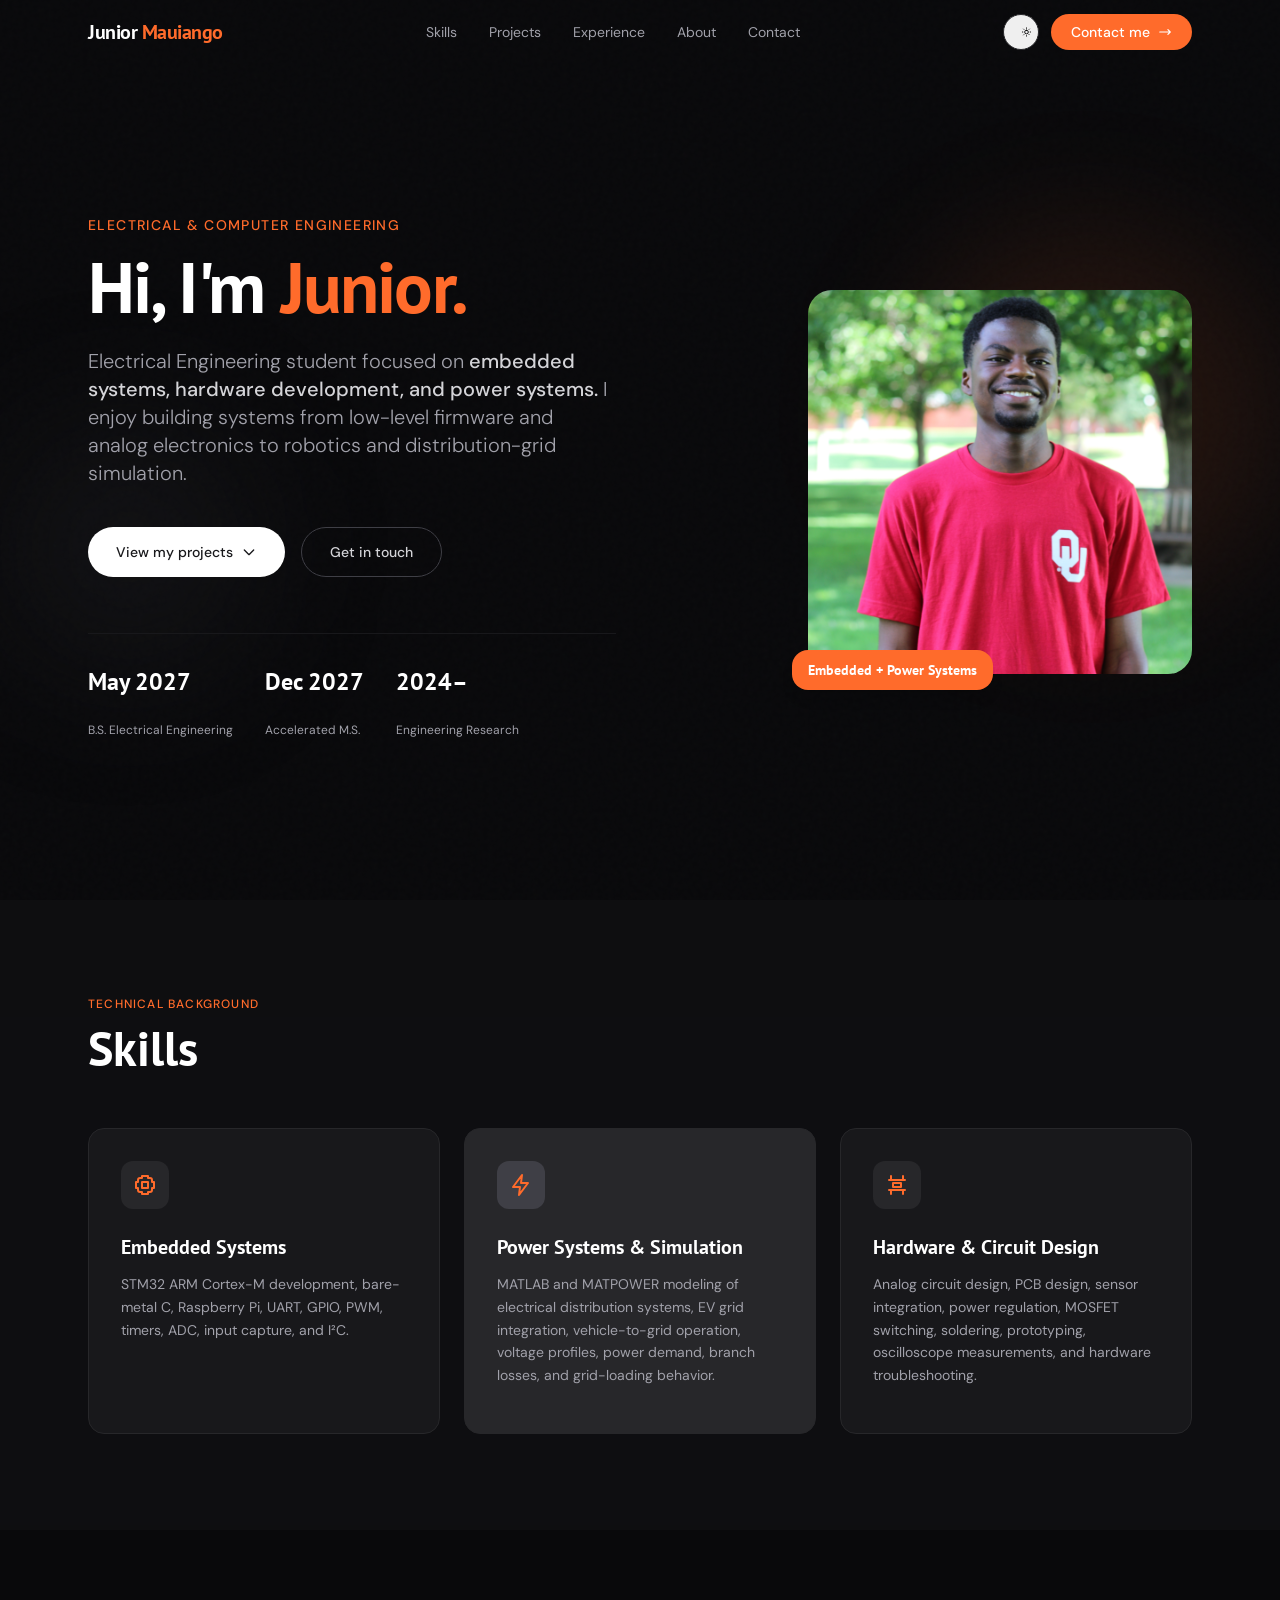
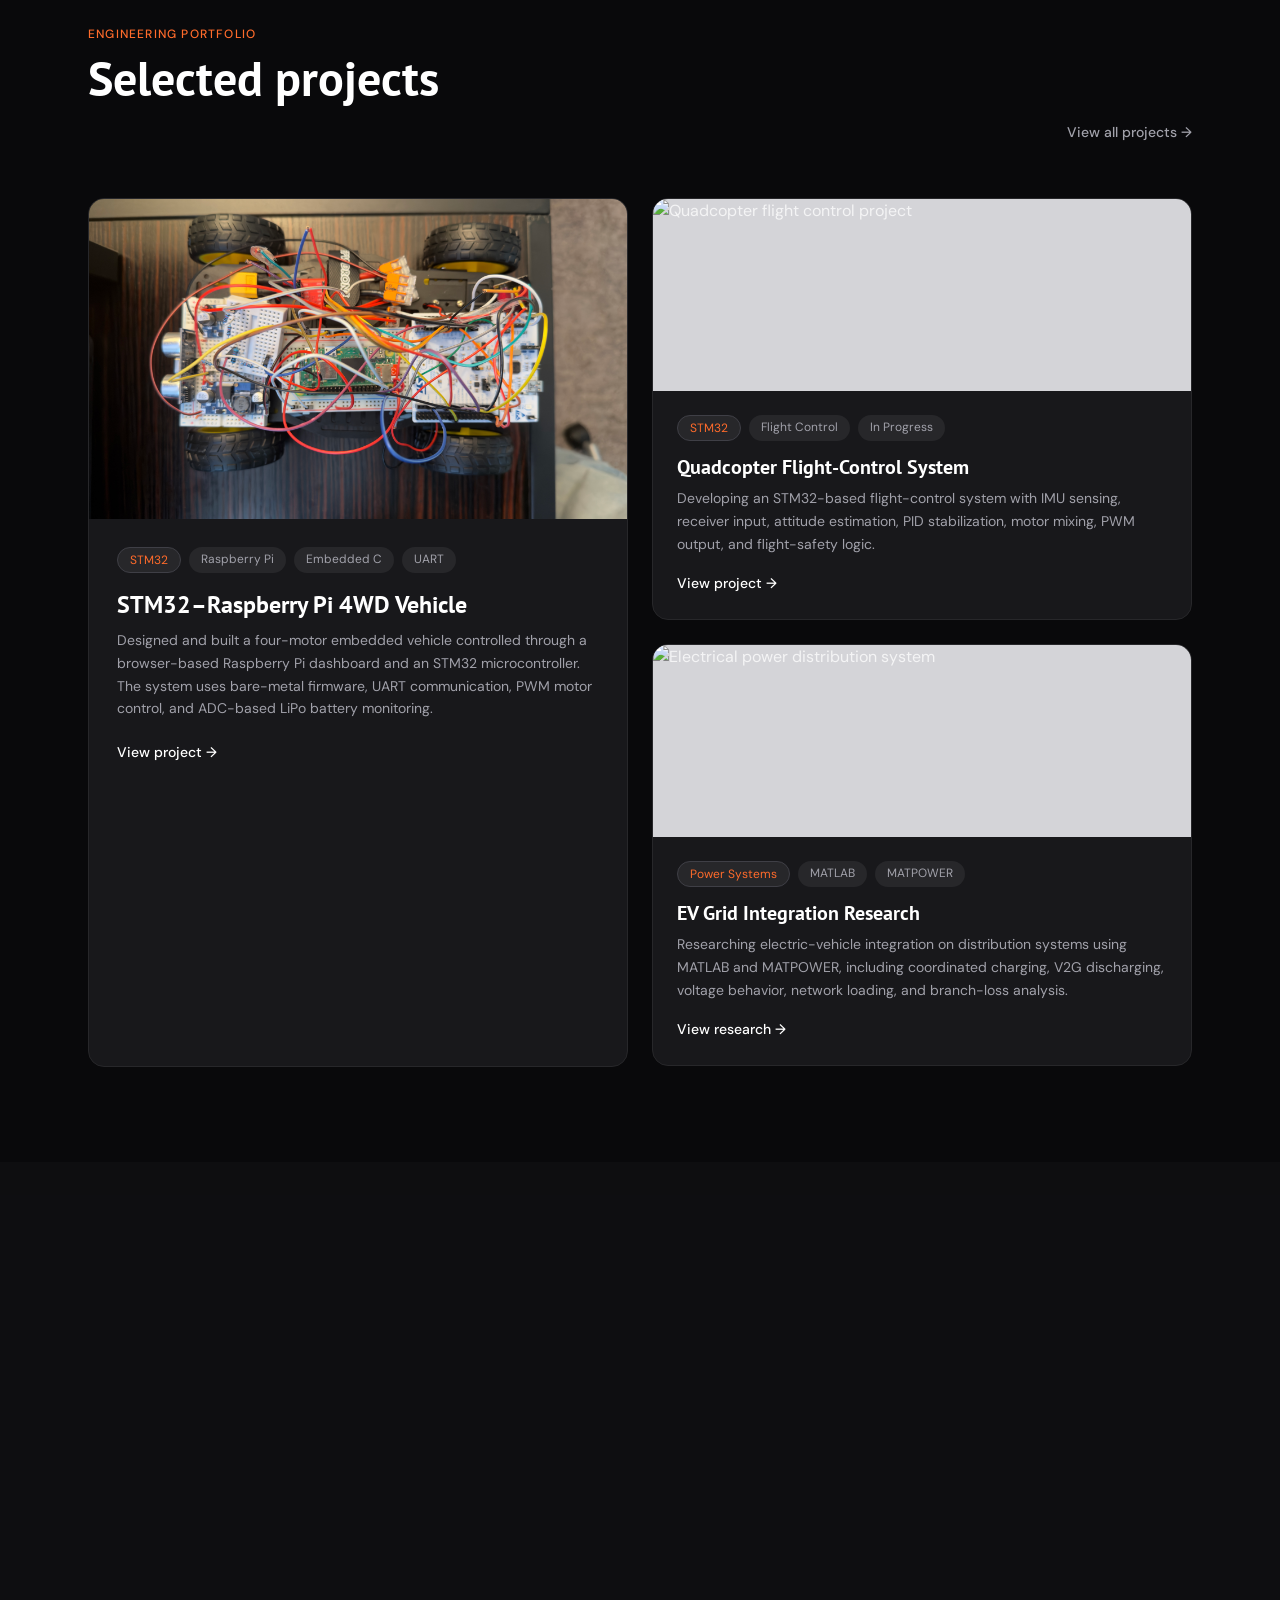
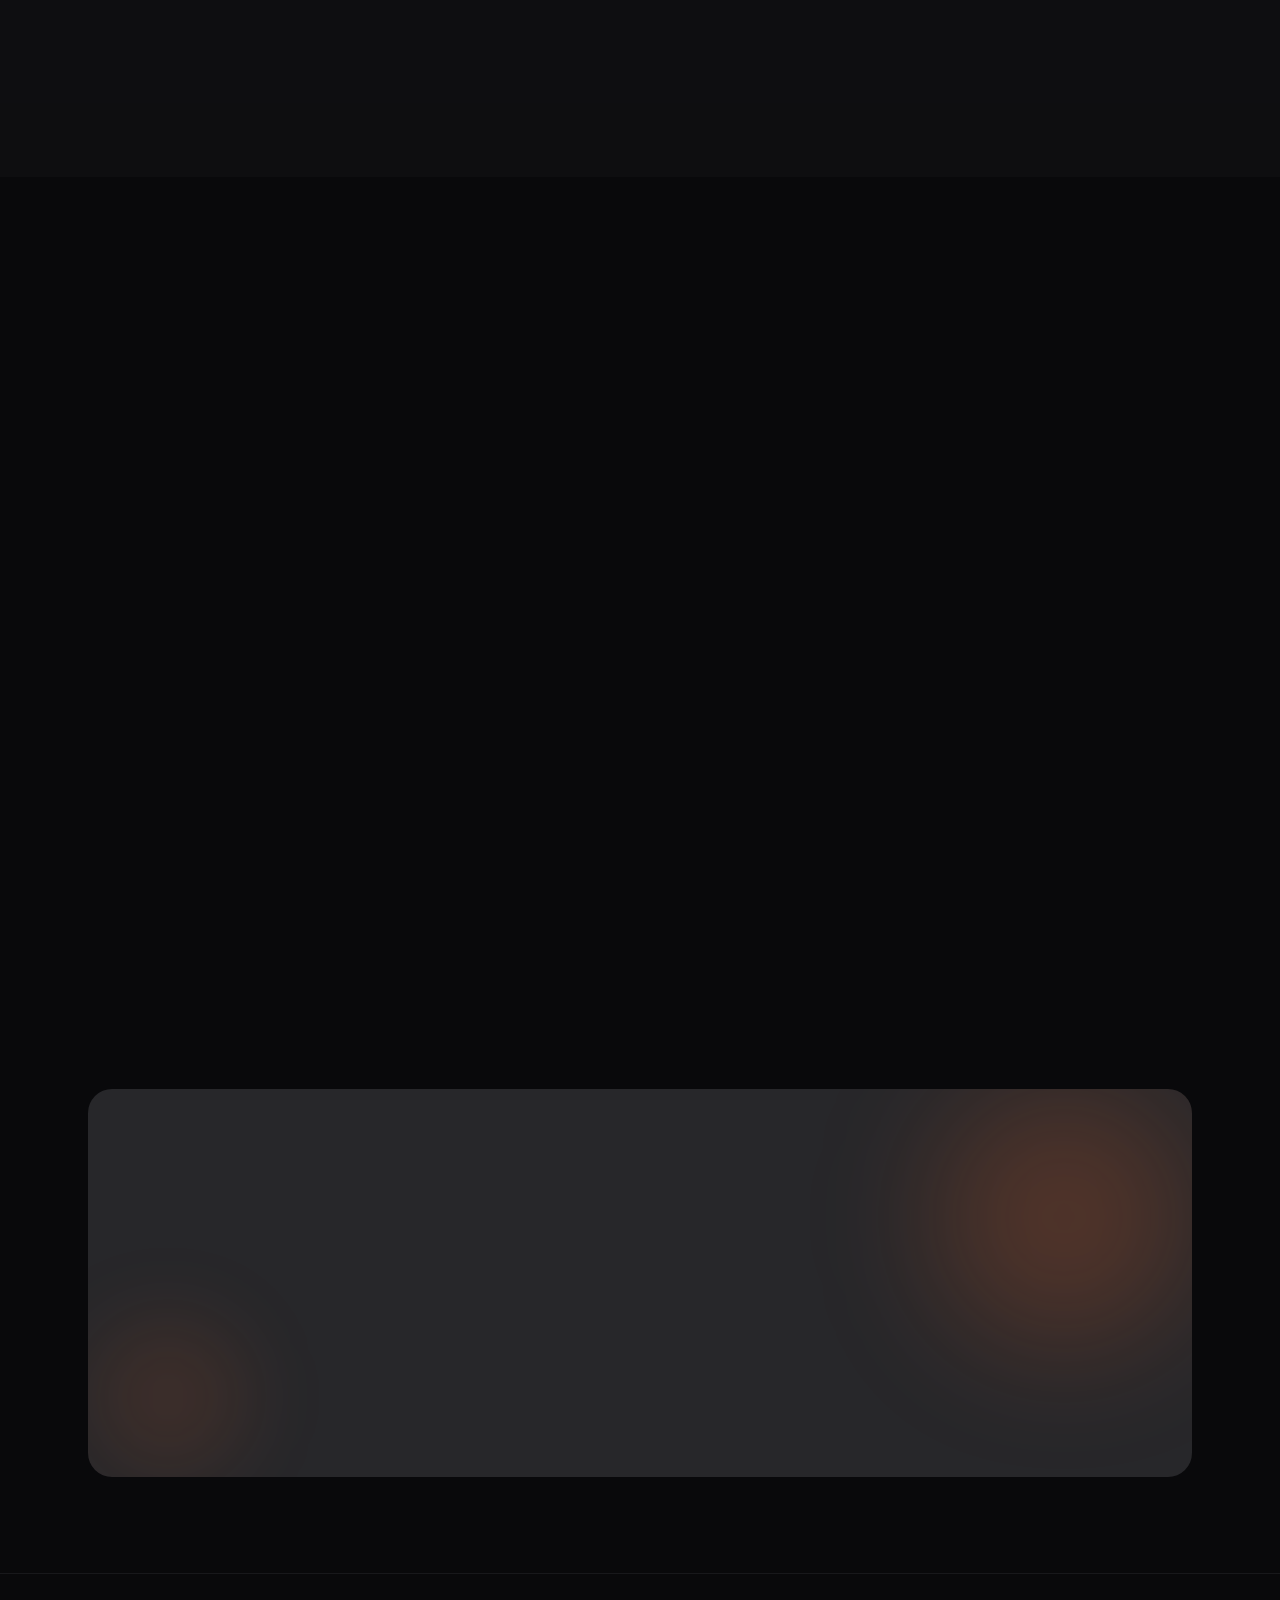
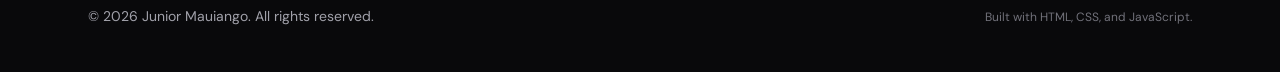
==== index.html @ 4a14a60c "Update index.html" ====
<!DOCTYPE html>

<html class="scroll-smooth dark" lang="en">

<head>

<meta charset="utf-8"/>

<meta content="width=device-width, initial-scale=1.0" name="viewport"/>

<meta
  content="Portfolio of Junior Mauiango, an Electrical Engineering student focused on embedded systems, hardware development, power systems, robotics, and electrical distribution analysis."
  name="description"
/>

<meta
  content="electrical engineering, embedded systems, STM32, Raspberry Pi, power systems, power distribution, MATPOWER, robotics, PCB design, firmware, analog electronics"
  name="keywords"
/>

<meta content="Junior Mauiango" name="author"/>

<meta
  content="Junior Mauiango — Electrical Engineering"
  property="og:title"
/>

<meta
  content="Embedded systems, hardware development, robotics, analog electronics, and power-distribution engineering projects."
  property="og:description"
/>

<meta content="website" property="og:type"/>

<title>Junior Mauiango | Electrical Engineering</title>


<link href="https://fonts.googleapis.com" rel="preconnect"/>

<link
  crossorigin
  href="https://fonts.gstatic.com"
  rel="preconnect"
/>

<link
  href="https://fonts.googleapis.com/css2?family=PT+Sans:ital,wght@0,400;0,700;1,400&family=DM+Sans:opsz,wght@9..40,300;9..40,400;9..40,500&display=swap"
  rel="stylesheet"
/>


<link href="style.css" rel="stylesheet"/>


<!-- Default to dark mode unless the visitor previously chose light mode -->

<script>

try {

  const savedTheme = localStorage.getItem("theme");

  if (savedTheme !== "light") {

    document.documentElement.classList.add("dark");

  } else {

    document.documentElement.classList.remove("dark");

  }

} catch (error) {

  document.documentElement.classList.add("dark");

}

</script>

</head>


<body class="bg-white dark:bg-zinc-950 text-zinc-900 dark:text-zinc-100 antialiased">


<!-- ═══════════════════════════════════════
     NAVIGATION
═══════════════════════════════════════ -->

<header class="fixed inset-x-0 top-0 z-50 transition-all duration-300">


<nav
  aria-label="Main navigation"
  class="max-w-6xl mx-auto px-6 h-16 flex items-center justify-between"
>


<a
  class="font-display font-bold text-xl tracking-tight relative z-10"
  href="#hero"
>

<span class="text-zinc-900 dark:text-white">
Junior
</span>

<span class="text-accent">
Mauiango
</span>

</a>


<ul
  class="hidden md:flex items-center gap-8 text-sm"
  role="list"
>


<li>

<a
  class="nl text-zinc-500 dark:text-zinc-400 hover:text-zinc-900 dark:hover:text-white transition-colors"
  href="#skills"
>
Skills
</a>

</li>


<li>

<a
  class="nl text-zinc-500 dark:text-zinc-400 hover:text-zinc-900 dark:hover:text-white transition-colors"
  href="#work"
>
Projects
</a>

</li>


<li>

<a
  class="nl text-zinc-500 dark:text-zinc-400 hover:text-zinc-900 dark:hover:text-white transition-colors"
  href="#experience"
>
Experience
</a>

</li>


<li>

<a
  class="nl text-zinc-500 dark:text-zinc-400 hover:text-zinc-900 dark:hover:text-white transition-colors"
  href="#about"
>
About
</a>

</li>


<li>

<a
  class="nl text-zinc-500 dark:text-zinc-400 hover:text-zinc-900 dark:hover:text-white transition-colors"
  href="#contact"
>
Contact
</a>

</li>


</ul>


<div class="flex items-center gap-3">


<!-- Theme toggle -->

<button
  aria-label="Toggle color theme"
  class="w-9 h-9 flex items-center justify-center rounded-full border border-zinc-200 dark:border-zinc-800 hover:bg-zinc-100 dark:hover:bg-zinc-900 transition-colors"
>


<svg
  aria-hidden="true"
  class="w-4 h-4"
  fill="none"
  stroke="currentColor"
  viewBox="0 0 24 24"
>

<path
  d="M21 12.79A9 9 0 1111.21 3 7 7 0 0021 12.79z"
  stroke-linecap="round"
  stroke-linejoin="round"
  stroke-width="2"
></path>

</svg>


<svg
  aria-hidden="true"
  class="w-4 h-4"
  fill="none"
  stroke="currentColor"
  viewBox="0 0 24 24"
>

<path
  d="M12 3v1m0 16v1m9-9h-1M4 12H3m15.364-6.364l-.707.707M6.343 17.657l-.707.707M17.657 17.657l-.707-.707M6.343 6.343l-.707-.707M12 8a4 4 0 100 8 4 4 0 000-8z"
  stroke-linecap="round"
  stroke-linejoin="round"
  stroke-width="2"
></path>

</svg>


</button>


<a
  class="hidden md:inline-flex items-center gap-2 shimmer bg-accent text-white text-sm font-medium px-5 py-2 rounded-full hover:bg-accent-light transition-colors"
  href="#contact"
>

Contact me

<svg
  aria-hidden="true"
  class="w-3.5 h-3.5"
  fill="none"
  stroke="currentColor"
  viewBox="0 0 24 24"
>

<path
  d="M17 8l4 4m0 0l-4 4m4-4H3"
  stroke-linecap="round"
  stroke-linejoin="round"
  stroke-width="2"
></path>

</svg>

</a>


<!-- Mobile menu button -->

<button
  aria-label="Toggle menu"
  class="md:hidden w-9 h-9 flex items-center justify-center rounded-full border border-zinc-200 dark:border-zinc-800"
>


<svg
  aria-hidden="true"
  class="w-4 h-4"
  fill="none"
  stroke="currentColor"
  viewBox="0 0 24 24"
>

<path
  d="M4 6h16M4 12h16M4 18h16"
  stroke-linecap="round"
  stroke-linejoin="round"
  stroke-width="2"
></path>

</svg>


<svg
  aria-hidden="true"
  class="w-4 h-4"
  fill="none"
  stroke="currentColor"
  viewBox="0 0 24 24"
>

<path
  d="M6 18L18 6M6 6l12 12"
  stroke-linecap="round"
  stroke-linejoin="round"
  stroke-width="2"
></path>

</svg>


</button>


</div>

</nav>


<!-- Mobile menu -->

<div
  class="md:hidden bg-white dark:bg-zinc-950 border-t border-zinc-100 dark:border-zinc-900"
>


<ul
  class="flex flex-col px-6 py-5 gap-4 text-sm font-medium"
  role="list"
>


<li>

<a
  class="block text-zinc-700 dark:text-zinc-300 hover:text-accent transition-colors"
  href="#skills"
>
Skills
</a>

</li>


<li>

<a
  class="block text-zinc-700 dark:text-zinc-300 hover:text-accent transition-colors"
  href="#work"
>
Projects
</a>

</li>


<li>

<a
  class="block text-zinc-700 dark:text-zinc-300 hover:text-accent transition-colors"
  href="#experience"
>
Experience
</a>

</li>


<li>

<a
  class="block text-zinc-700 dark:text-zinc-300 hover:text-accent transition-colors"
  href="#about"
>
About
</a>

</li>


<li>

<a
  class="block text-zinc-700 dark:text-zinc-300 hover:text-accent transition-colors"
  href="#contact"
>
Contact
</a>

</li>


<li class="pt-2 border-t border-zinc-100 dark:border-zinc-900">

<a
  class="inline-flex shimmer bg-accent text-white font-medium text-sm px-5 py-2.5 rounded-full"
  href="#contact"
>
Contact me →
</a>

</li>


</ul>

</div>


</header>


<main>


<!-- ═══════════════════════════════════════
     HERO
═══════════════════════════════════════ -->

<section
  class="relative min-h-screen flex items-center pt-16 overflow-hidden"
  id="hero"
>


<div
  aria-hidden="true"
  class="absolute top-1/4 right-0 w-96 h-96 bg-accent/10 rounded-full blur-3xl pointer-events-none"
></div>


<div
  aria-hidden="true"
  class="absolute bottom-1/4 left-0 w-64 h-64 bg-zinc-200/50 dark:bg-zinc-800/30 rounded-full blur-3xl pointer-events-none"
></div>


<div class="relative z-10 max-w-6xl mx-auto px-6 py-24 w-full">


<div class="grid md:grid-cols-2 gap-12 items-center">


<div>


<p
  class="reveal text-sm font-medium text-accent tracking-widest uppercase mb-4"
>
Electrical &amp; Computer Engineering
</p>


<h1
  class="reveal d1 font-display font-bold text-5xl md:text-6xl lg:text-7xl leading-[1.05] tracking-tight text-zinc-900 dark:text-white mb-6"
>

Hi, I'm

<span class="text-accent">
Junior.
</span>

</h1>


<p
  class="reveal d2 text-lg md:text-xl text-zinc-500 dark:text-zinc-400 font-light leading-relaxed max-w-xl mb-10"
>

Electrical Engineering student focused on

<strong
  class="font-medium text-zinc-700 dark:text-zinc-300"
>
embedded systems, hardware development, and power systems.
</strong>

I enjoy building systems from low-level firmware and analog electronics
to robotics and distribution-grid simulation.

</p>


<div class="reveal d3 flex flex-wrap gap-4">


<a
  class="shimmer inline-flex items-center gap-2 bg-zinc-900 dark:bg-white text-white dark:text-zinc-900 font-medium px-7 py-3.5 rounded-full hover:bg-zinc-700 dark:hover:bg-zinc-200 transition-colors text-sm"
  href="#work"
>

View my projects

<svg
  aria-hidden="true"
  class="w-4 h-4"
  fill="none"
  stroke="currentColor"
  viewBox="0 0 24 24"
>

<path
  d="M19 9l-7 7-7-7"
  stroke-linecap="round"
  stroke-linejoin="round"
  stroke-width="2"
></path>

</svg>

</a>


<a
  class="inline-flex items-center gap-2 border border-zinc-300 dark:border-zinc-700 text-zinc-700 dark:text-zinc-300 font-medium px-7 py-3.5 rounded-full hover:bg-zinc-50 dark:hover:bg-zinc-900 transition-colors text-sm"
  href="#contact"
>
Get in touch
</a>


</div>


<div
  class="reveal d4 flex gap-8 mt-14 pt-8 border-t border-zinc-100 dark:border-zinc-900"
>


<div>

<p
  class="font-display font-bold text-2xl text-zinc-900 dark:text-white"
>
May 2027
</p>

<p
  class="text-xs text-zinc-500 dark:text-zinc-400 mt-1"
>
B.S. Electrical Engineering
</p>

</div>


<div>

<p
  class="font-display font-bold text-2xl text-zinc-900 dark:text-white"
>
Dec 2027
</p>

<p
  class="text-xs text-zinc-500 dark:text-zinc-400 mt-1"
>
Accelerated M.S.
</p>

</div>


<div>

<p
  class="font-display font-bold text-2xl text-zinc-900 dark:text-white"
>
2024–
</p>

<p
  class="text-xs text-zinc-500 dark:text-zinc-400 mt-1"
>
Engineering Research
</p>

</div>


</div>

</div>


<div class="reveal d2 flex justify-center md:justify-end">


<div
  class="relative w-72 h-72 md:w-80 md:h-80 lg:w-96 lg:h-96"
>


<div class="pf w-full h-full rounded-3xl">

<img
  alt="Junior Mauiango"
  src="profile.jpeg"
/>

</div>


<div
  class="absolute -bottom-4 -left-4 bg-accent text-white font-display font-bold text-sm px-4 py-2.5 rounded-2xl shadow-lg"
>
Embedded + Power Systems
</div>


</div>

</div>


</div>

</div>

</section>


<!-- ═══════════════════════════════════════
     SKILLS
═══════════════════════════════════════ -->

<section
  class="py-24 bg-zinc-50 dark:bg-zinc-900/40"
  id="skills"
>


<div class="max-w-6xl mx-auto px-6">


<div class="mb-14">


<p
  class="reveal text-xs font-medium text-accent tracking-widest uppercase mb-3"
>
Technical background
</p>


<h2
  class="reveal d1 font-display font-bold text-4xl md:text-5xl text-zinc-900 dark:text-white"
>
Skills
</h2>


</div>


<div class="grid md:grid-cols-3 gap-6">


<!-- Embedded Systems -->

<article
  class="reveal d1 card-h group bg-white dark:bg-zinc-900 rounded-2xl p-8 border border-zinc-100 dark:border-zinc-800 hover:border-accent"
>


<div
  class="w-12 h-12 flex items-center justify-center bg-orange-50 dark:bg-zinc-800 rounded-xl mb-6 group-hover:bg-accent/10 transition-colors"
>


<svg
  aria-hidden="true"
  class="w-6 h-6 text-accent"
  fill="none"
  stroke="currentColor"
  viewBox="0 0 24 24"
>


<path
  d="M9 3h6v2h2a2 2 0 012 2v2h2v6h-2v2a2 2 0 01-2 2h-2v2H9v-2H7a2 2 0 01-2-2v-2H3V9h2V7a2 2 0 012-2h2V3z"
  stroke-linecap="round"
  stroke-linejoin="round"
  stroke-width="2"
></path>


<path
  d="M9 9h6v6H9z"
  stroke-linecap="round"
  stroke-linejoin="round"
  stroke-width="2"
></path>


</svg>


</div>


<h3
  class="font-display font-bold text-xl text-zinc-900 dark:text-white mb-3"
>
Embedded Systems
</h3>


<p
  class="text-sm text-zinc-500 dark:text-zinc-400 leading-relaxed"
>

STM32 ARM Cortex-M development, bare-metal C, Raspberry Pi,
UART, GPIO, PWM, timers, ADC, input capture, and I²C.

</p>


</article>


<!-- Power Systems -->

<article
  class="reveal d2 card-h group bg-zinc-900 dark:bg-zinc-800 rounded-2xl p-8 border border-zinc-800 hover:border-accent"
>


<div
  class="w-12 h-12 flex items-center justify-center bg-zinc-800 dark:bg-zinc-700 rounded-xl mb-6 group-hover:bg-accent/20 transition-colors"
>


<svg
  aria-hidden="true"
  class="w-6 h-6 text-accent"
  fill="none"
  stroke="currentColor"
  viewBox="0 0 24 24"
>


<path
  d="M13 2L4 14h7l-1 8 9-12h-7l1-8z"
  stroke-linecap="round"
  stroke-linejoin="round"
  stroke-width="2"
></path>


</svg>


</div>


<h3 class="font-display font-bold text-xl text-white mb-3">
Power Systems &amp; Simulation
</h3>


<p class="text-sm text-zinc-400 leading-relaxed">

MATLAB and MATPOWER modeling of electrical distribution systems,
EV grid integration, vehicle-to-grid operation, voltage profiles,
power demand, branch losses, and grid-loading behavior.

</p>


</article>


<!-- Hardware -->

<article
  class="reveal d3 card-h group bg-white dark:bg-zinc-900 rounded-2xl p-8 border border-zinc-100 dark:border-zinc-800 hover:border-accent"
>


<div
  class="w-12 h-12 flex items-center justify-center bg-orange-50 dark:bg-zinc-800 rounded-xl mb-6 group-hover:bg-accent/10 transition-colors"
>


<svg
  aria-hidden="true"
  class="w-6 h-6 text-accent"
  fill="none"
  stroke="currentColor"
  viewBox="0 0 24 24"
>


<path
  d="M4 7h16M6 3v4m12-4v4M6 17v4m12-4v4M4 17h16M8 10h8v4H8z"
  stroke-linecap="round"
  stroke-linejoin="round"
  stroke-width="2"
></path>


</svg>


</div>


<h3
  class="font-display font-bold text-xl text-zinc-900 dark:text-white mb-3"
>
Hardware &amp; Circuit Design
</h3>


<p
  class="text-sm text-zinc-500 dark:text-zinc-400 leading-relaxed"
>

Analog circuit design, PCB design, sensor integration, power regulation,
MOSFET switching, soldering, prototyping, oscilloscope measurements,
and hardware troubleshooting.

</p>


</article>


</div>

</div>

</section>


<!-- ═══════════════════════════════════════
     SELECTED PROJECTS
═══════════════════════════════════════ -->

<section class="py-24" id="work">

<div class="max-w-6xl mx-auto px-6">

<div
  class="flex flex-col sm:flex-row sm:items-end justify-between gap-4 mb-14"
>

<div>

<p
  class="reveal text-xs font-medium text-accent tracking-widest uppercase mb-3"
>
Engineering portfolio
</p>

<h2
  class="reveal d1 font-display font-bold text-4xl md:text-5xl text-zinc-900 dark:text-white"
>
Selected projects
</h2>

</div>

<a
  class="reveal d1 text-sm font-medium text-zinc-500 dark:text-zinc-400 hover:text-accent transition-colors self-start sm:self-auto nl"
  href="projects.html"
>
View all projects →
</a>

</div>


<div class="grid md:grid-cols-2 gap-6">


<!-- 4WD VEHICLE -->

<article
  class="card-h reveal d1 group rounded-2xl overflow-hidden bg-zinc-100 dark:bg-zinc-900 border border-zinc-100 dark:border-zinc-800 hover:border-accent md:row-span-2"
>

<div class="pf w-full h-64 md:h-80">

<img
  alt="STM32 and Raspberry Pi 4WD vehicle project"
  loading="lazy"
  src="car-image1.jpg"
/>

</div>


<div class="p-7">

<div class="flex flex-wrap gap-2 mb-4">

<span
  class="text-xs bg-orange-50 dark:bg-zinc-800 text-accent border border-orange-200 dark:border-zinc-700 px-3 py-1 rounded-full"
>
STM32
</span>

<span
  class="text-xs bg-zinc-200 dark:bg-zinc-800 text-zinc-600 dark:text-zinc-400 px-3 py-1 rounded-full"
>
Raspberry Pi
</span>

<span
  class="text-xs bg-zinc-200 dark:bg-zinc-800 text-zinc-600 dark:text-zinc-400 px-3 py-1 rounded-full"
>
Embedded C
</span>

<span
  class="text-xs bg-zinc-200 dark:bg-zinc-800 text-zinc-600 dark:text-zinc-400 px-3 py-1 rounded-full"
>
UART
</span>

</div>


<a href="car-project.html">

<h3
  class="font-display font-bold text-2xl text-zinc-900 dark:text-white mb-2"
>
STM32–Raspberry Pi 4WD Vehicle
</h3>

</a>


<p
  class="text-sm text-zinc-500 dark:text-zinc-400 leading-relaxed mb-5"
>

Designed and built a four-motor embedded vehicle controlled through
a browser-based Raspberry Pi dashboard and an STM32 microcontroller.
The system uses bare-metal firmware, UART communication, PWM motor
control, and ADC-based LiPo battery monitoring.

</p>


<a
  class="inline-flex items-center gap-1.5 text-sm font-medium text-zinc-900 dark:text-white nl"
  href="car-project.html"
>
View project →
</a>

</div>

</article>


<!-- DRONE -->

<article
  class="card-h reveal d2 group rounded-2xl overflow-hidden bg-zinc-100 dark:bg-zinc-900 border border-zinc-100 dark:border-zinc-800 hover:border-accent"
>

<div class="pf w-full h-48">

<img
  alt="Quadcopter flight control project"
  loading="lazy"
  src="https://images.unsplash.com/photo-1473968512647-3e447244af8f?w=800&q=80"
/>

</div>


<div class="p-6">

<div class="flex flex-wrap gap-2 mb-3">

<span
  class="text-xs bg-orange-50 dark:bg-zinc-800 text-accent border border-orange-200 dark:border-zinc-700 px-3 py-1 rounded-full"
>
STM32
</span>

<span
  class="text-xs bg-zinc-200 dark:bg-zinc-800 text-zinc-600 dark:text-zinc-400 px-3 py-1 rounded-full"
>
Flight Control
</span>

<span
  class="text-xs bg-zinc-200 dark:bg-zinc-800 text-zinc-600 dark:text-zinc-400 px-3 py-1 rounded-full"
>
In Progress
</span>

</div>


<a href="drone-project.html">

<h3
  class="font-display font-bold text-xl text-zinc-900 dark:text-white mb-1.5"
>
Quadcopter Flight-Control System
</h3>

</a>


<p
  class="text-sm text-zinc-500 dark:text-zinc-400 leading-relaxed mb-4"
>

Developing an STM32-based flight-control system with IMU sensing,
receiver input, attitude estimation, PID stabilization, motor mixing,
PWM output, and flight-safety logic.

</p>


<a
  class="inline-flex items-center gap-1.5 text-sm font-medium text-zinc-900 dark:text-white nl"
  href="drone-project.html"
>
View project →
</a>

</div>

</article>


<!-- EV GRID RESEARCH -->

<article
  class="card-h reveal d3 group rounded-2xl overflow-hidden bg-zinc-100 dark:bg-zinc-900 border border-zinc-100 dark:border-zinc-800 hover:border-accent"
>

<div class="pf w-full h-48">

<img
  alt="Electrical power distribution system"
  loading="lazy"
  src="https://images.unsplash.com/photo-1473341304170-971dccb5ac1e?w=800&q=80"
/>

</div>


<div class="p-6">

<div class="flex flex-wrap gap-2 mb-3">

<span
  class="text-xs bg-orange-50 dark:bg-zinc-800 text-accent border border-orange-200 dark:border-zinc-700 px-3 py-1 rounded-full"
>
Power Systems
</span>

<span
  class="text-xs bg-zinc-200 dark:bg-zinc-800 text-zinc-600 dark:text-zinc-400 px-3 py-1 rounded-full"
>
MATLAB
</span>

<span
  class="text-xs bg-zinc-200 dark:bg-zinc-800 text-zinc-600 dark:text-zinc-400 px-3 py-1 rounded-full"
>
MATPOWER
</span>

</div>


<a href="ev-grid-research.html">

<h3
  class="font-display font-bold text-xl text-zinc-900 dark:text-white mb-1.5"
>
EV Grid Integration Research
</h3>

</a>


<p
  class="text-sm text-zinc-500 dark:text-zinc-400 leading-relaxed mb-4"
>

Researching electric-vehicle integration on distribution systems using
MATLAB and MATPOWER, including coordinated charging, V2G discharging,
voltage behavior, network loading, and branch-loss analysis.

</p>


<a
  class="inline-flex items-center gap-1.5 text-sm font-medium text-zinc-900 dark:text-white nl"
  href="ev-grid-research.html"
>
View research →
</a>

</div>

</article>


</div>

</div>

</section>

<!-- ═══════════════════════════════════════
     EXPERIENCE
═══════════════════════════════════════ -->

<section
  class="py-24 bg-zinc-50 dark:bg-zinc-900/40"
  id="experience"
>


<div class="max-w-6xl mx-auto px-6">


<div class="mb-14">


<p
  class="reveal text-xs font-medium text-accent tracking-widest uppercase mb-3"
>
Experience
</p>


<h2
  class="reveal d1 font-display font-bold text-4xl md:text-5xl text-zinc-900 dark:text-white"
>
Engineering &amp; leadership experience
</h2>


</div>


<div class="grid md:grid-cols-3 gap-6">


<!-- RESEARCH -->

<article
  class="reveal d1 card-h bg-white dark:bg-zinc-900 rounded-2xl p-7 border border-zinc-100 dark:border-zinc-800 hover:border-accent"
>


<p
  class="text-xs text-accent font-medium uppercase tracking-widest mb-3"
>
August 2024 – Present
</p>


<h3
  class="font-display font-bold text-xl text-zinc-900 dark:text-white mb-2"
>
Undergraduate Researcher
</h3>


<p
  class="text-sm font-medium text-zinc-600 dark:text-zinc-300 mb-4"
>
Power Quality &amp; Resilience Laboratory
</p>


<p
  class="text-sm text-zinc-500 dark:text-zinc-400 leading-relaxed"
>

Develop MATLAB and MATPOWER simulations to study EV charging,
vehicle-to-grid operation, distribution-system voltage behavior,
power demand, and network losses.

</p>


</article>


<!-- IT -->

<article
  class="reveal d2 card-h bg-zinc-900 dark:bg-zinc-800 rounded-2xl p-7 border border-zinc-800 hover:border-accent"
>


<p
  class="text-xs text-accent font-medium uppercase tracking-widest mb-3"
>
May 2024 – Present
</p>


<h3 class="font-display font-bold text-xl text-white mb-2">
Services Delivery Specialist
</h3>


<p class="text-sm font-medium text-zinc-300 mb-4">
OU Information Technology
</p>


<p class="text-sm text-zinc-400 leading-relaxed">

Manage account and telecommunications requests, coordinate with
specialized technical teams, handle high-impact system changes,
and train employees on procedures and escalation workflows.

</p>


</article>


<!-- SUCCESS CENTER -->

<article
  class="reveal d3 card-h bg-white dark:bg-zinc-900 rounded-2xl p-7 border border-zinc-100 dark:border-zinc-800 hover:border-accent"
>


<p
  class="text-xs text-accent font-medium uppercase tracking-widest mb-3"
>
February 2024 – Present
</p>


<h3
  class="font-display font-bold text-xl text-zinc-900 dark:text-white mb-2"
>
Content Leader &amp; Evening Supervisor
</h3>


<p
  class="text-sm font-medium text-zinc-600 dark:text-zinc-300 mb-4"
>
OU Success Center
</p>


<p
  class="text-sm text-zinc-500 dark:text-zinc-400 leading-relaxed"
>

Supervise peer tutors, coordinate academic-support sessions,
communicate with faculty, evaluate tutors, and help resolve
student and workplace issues.

</p>


</article>


</div>

</div>

</section>


<!-- ═══════════════════════════════════════
     ABOUT
═══════════════════════════════════════ -->

<section
  class="py-24"
  id="about"
>


<div class="max-w-6xl mx-auto px-6">


<div class="grid md:grid-cols-2 gap-16 items-center">


<div class="reveal order-2 md:order-1">


<div class="pf w-full aspect-square max-w-sm mx-auto rounded-3xl">


<img
  alt="Junior Mauiango"
  src="profile.jpeg"
/>


</div>


</div>


<div class="order-1 md:order-2">


<p
  class="reveal text-xs font-medium text-accent tracking-widest uppercase mb-3"
>
About me
</p>


<h2
  class="reveal d1 font-display font-bold text-4xl md:text-5xl text-zinc-900 dark:text-white leading-tight mb-6"
>

Hardware.
<br/>

Firmware.
<br/>

Power systems.

</h2>


<p
  class="reveal d2 text-zinc-500 dark:text-zinc-400 leading-relaxed mb-4"
>

I'm Junior Mauiango, an Electrical Engineering student at the
University of Oklahoma pursuing an accelerated bachelor's and
master's path in electrical and computer engineering.

</p>


<p
  class="reveal d3 text-zinc-500 dark:text-zinc-400 leading-relaxed mb-8"
>

My interests span embedded systems, analog and digital hardware,
robotics, and electric-power distribution. I enjoy working across the
full engineering process — designing circuits, writing low-level
firmware, integrating sensors and communication interfaces,
troubleshooting hardware, and using simulation to understand how
larger electrical systems behave.

</p>


<div class="reveal d4">


<p
  class="text-xs font-medium text-zinc-500 dark:text-zinc-400 uppercase tracking-widest mb-3"
>
Technologies &amp; tools
</p>


<div
  aria-label="Skills"
  class="flex flex-wrap gap-2"
  role="list"
>


<span class="stag text-sm bg-white dark:bg-zinc-800 border border-zinc-200 dark:border-zinc-700 text-zinc-700 dark:text-zinc-300 px-3.5 py-1.5 rounded-full hover:border-accent">
C
</span>


<span class="stag text-sm bg-white dark:bg-zinc-800 border border-zinc-200 dark:border-zinc-700 text-zinc-700 dark:text-zinc-300 px-3.5 py-1.5 rounded-full hover:border-accent">
C++
</span>


<span class="stag text-sm bg-white dark:bg-zinc-800 border border-zinc-200 dark:border-zinc-700 text-zinc-700 dark:text-zinc-300 px-3.5 py-1.5 rounded-full hover:border-accent">
Python
</span>


<span class="stag text-sm bg-white dark:bg-zinc-800 border border-zinc-200 dark:border-zinc-700 text-zinc-700 dark:text-zinc-300 px-3.5 py-1.5 rounded-full hover:border-accent">
MATLAB
</span>


<span class="stag text-sm bg-white dark:bg-zinc-800 border border-zinc-200 dark:border-zinc-700 text-zinc-700 dark:text-zinc-300 px-3.5 py-1.5 rounded-full hover:border-accent">
MATPOWER
</span>


<span class="stag text-sm bg-white dark:bg-zinc-800 border border-zinc-200 dark:border-zinc-700 text-zinc-700 dark:text-zinc-300 px-3.5 py-1.5 rounded-full hover:border-accent">
Verilog
</span>


<span class="stag text-sm bg-white dark:bg-zinc-800 border border-zinc-200 dark:border-zinc-700 text-zinc-700 dark:text-zinc-300 px-3.5 py-1.5 rounded-full hover:border-accent">
STM32
</span>


<span class="stag text-sm bg-white dark:bg-zinc-800 border border-zinc-200 dark:border-zinc-700 text-zinc-700 dark:text-zinc-300 px-3.5 py-1.5 rounded-full hover:border-accent">
Raspberry Pi
</span>


<span class="stag text-sm bg-white dark:bg-zinc-800 border border-zinc-200 dark:border-zinc-700 text-zinc-700 dark:text-zinc-300 px-3.5 py-1.5 rounded-full hover:border-accent">
PCB Design
</span>


<span class="stag text-sm bg-white dark:bg-zinc-800 border border-zinc-200 dark:border-zinc-700 text-zinc-700 dark:text-zinc-300 px-3.5 py-1.5 rounded-full hover:border-accent">
Analog Electronics
</span>


<span class="stag text-sm bg-white dark:bg-zinc-800 border border-zinc-200 dark:border-zinc-700 text-zinc-700 dark:text-zinc-300 px-3.5 py-1.5 rounded-full hover:border-accent">
UART
</span>


<span class="stag text-sm bg-white dark:bg-zinc-800 border border-zinc-200 dark:border-zinc-700 text-zinc-700 dark:text-zinc-300 px-3.5 py-1.5 rounded-full hover:border-accent">
PWM
</span>


<span class="stag text-sm bg-white dark:bg-zinc-800 border border-zinc-200 dark:border-zinc-700 text-zinc-700 dark:text-zinc-300 px-3.5 py-1.5 rounded-full hover:border-accent">
ADC
</span>


<span class="stag text-sm bg-white dark:bg-zinc-800 border border-zinc-200 dark:border-zinc-700 text-zinc-700 dark:text-zinc-300 px-3.5 py-1.5 rounded-full hover:border-accent">
I²C
</span>


<span class="stag text-sm bg-white dark:bg-zinc-800 border border-zinc-200 dark:border-zinc-700 text-zinc-700 dark:text-zinc-300 px-3.5 py-1.5 rounded-full hover:border-accent">
Git
</span>


</div>

</div>

</div>


</div>

</div>

</section>


<!-- ═══════════════════════════════════════
     CONTACT
═══════════════════════════════════════ -->

<section
  class="py-24"
  id="contact"
>

<div class="max-w-6xl mx-auto px-6">

<div
  class="bg-zinc-900 dark:bg-zinc-800 rounded-3xl p-10 md:p-16 relative overflow-hidden"
>

<div
  aria-hidden="true"
  class="absolute top-0 right-0 w-64 h-64 bg-accent/20 rounded-full blur-3xl pointer-events-none"
></div>

<div
  aria-hidden="true"
  class="absolute bottom-0 left-0 w-40 h-40 bg-accent/10 rounded-full blur-2xl pointer-events-none"
></div>

<div
  class="relative z-10 max-w-2xl"
>

<p
  class="reveal text-xs font-medium text-accent tracking-widest uppercase mb-3"
>
Get in touch
</p>

<h2
  class="reveal d1 font-display font-bold text-4xl md:text-5xl text-white leading-tight mb-5"
>
Let's connect
</h2>

<p
  class="reveal d2 text-zinc-400 leading-relaxed mb-8"
>
I'm interested in opportunities involving embedded systems,
hardware development, electronics, power systems, robotics,
and related electrical-engineering work. You can connect with
me through LinkedIn or check out more of my work on GitHub.
</p>

<div class="reveal d3 flex flex-wrap gap-4">

<!-- LINKEDIN -->

<a
  class="shimmer inline-flex items-center gap-3 bg-accent text-white font-medium px-6 py-3.5 rounded-xl hover:bg-accent-light transition-colors"
  href="https://www.linkedin.com/in/juniormauiango"
  rel="noopener noreferrer"
  target="_blank"
>

<svg
  aria-hidden="true"
  class="w-5 h-5"
  fill="currentColor"
  viewBox="0 0 24 24"
>

<path
  d="M20.447 20.452h-3.554v-5.569c0-1.328-.027-3.037-1.852-3.037-1.853 0-2.136 1.445-2.136 2.939v5.667H9.351V9h3.414v1.561h.046c.477-.9 1.637-1.85 3.37-1.85 3.601 0 4.267 2.37 4.267 5.455v6.286zM5.337 7.433a2.062 2.062 0 01-2.063-2.065 2.064 2.064 0 112.063 2.065zm1.782 13.019H3.555V9h3.564v11.452zM22.225 0H1.771C.792 0 0 .774 0 1.729v20.542C0 23.227.792 24 1.771 24h20.451C23.2 24 24 23.227 24 22.271V1.729C24 .774 23.2 0 22.225 0z"
></path>

</svg>

LinkedIn

</a>


<!-- GITHUB -->

<a
  class="inline-flex items-center gap-3 border border-zinc-700 text-zinc-300 font-medium px-6 py-3.5 rounded-xl hover:border-zinc-500 hover:text-white hover:bg-zinc-800 transition-colors"
  href="https://github.com/Junior-mauiango"
  rel="noopener noreferrer"
  target="_blank"
>

<svg
  aria-hidden="true"
  class="w-5 h-5"
  fill="currentColor"
  viewBox="0 0 24 24"
>

<path
  d="M12 0c-6.626 0-12 5.373-12 12 0 5.302 3.438 9.8 8.207 11.387.599.111.793-.261.793-.577v-2.234c-3.338.726-4.033-1.416-4.033-1.416-.546-1.387-1.333-1.756-1.333-1.756-1.089-.745.083-.729.083-.729 1.205.084 1.839 1.237 1.839 1.237 1.07 1.834 2.807 1.304 3.492.997.107-.775.418-1.305.762-1.604-2.665-.305-5.467-1.334-5.467-5.931 0-1.311.469-2.381 1.236-3.221-.124-.303-.535-1.524.117-3.176 0 0 1.008-.322 3.301 1.23.957-.266 1.983-.399 3.003-.404 1.02.005 2.047.138 3.006.404 2.291-1.552 3.297-1.23 3.297-1.23.653 1.653.242 2.874.118 3.176.77.84 1.235 1.911 1.235 3.221 0 4.609-2.807 5.624-5.479 5.921.43.372.823 1.102.823 2.222v3.293c0 .319.192.694.801.576 4.765-1.589 8.199-6.086 8.199-11.386 0-6.627-5.373-12-12-12z"
></path>

</svg>

GitHub

</a>

</div>

</div>

</div>

</div>

</section>

<!-- ═══════════════════════════════════════
     FOOTER
═══════════════════════════════════════ -->

<footer class="border-t border-zinc-100 dark:border-zinc-900">


<div
  class="max-w-6xl mx-auto px-6 py-8 flex flex-col sm:flex-row items-center justify-between gap-4"
>


<p class="text-sm text-zinc-400">
© <span id="yr"></span> Junior Mauiango. All rights reserved.
</p>


<p class="text-xs text-zinc-500">
Built with HTML, CSS, and JavaScript.
</p>


</div>

</footer>


<script defer src="script.js"></script>


</body>

</html>
---- style.css ----
@import url('https://fonts.googleapis.com/css2?family=PT+Sans:ital,wght@0,400;0,700;1,400&family=DM+Sans:ital,opsz,wght@0,9..40,300;0,9..40,400;0,9..40,500&display=swap');

:root {
  --accent: #ff6b2b;
  --accent-light: #ff8f5c;
  --z50: #fafafa;
  --z100: #f4f4f5;
  --z200: #e4e4e7;
  --z300: #d4d4d8;
  --z400: #a1a1aa;
  --z500: #71717a;
  --z600: #52525b;
  --z700: #3f3f46;
  --z800: #27272a;
  --z900: #18181b;
  --z950: #09090b;
}

*,
*::before,
*::after {
  box-sizing: border-box;
}

html {
  scroll-behavior: smooth;
  font-family: 'DM Sans', sans-serif;
}

body {
  margin: 0;
  min-height: 100vh;
  overflow-x: hidden;
  line-height: 1.5;
  background: #fff;
  color: var(--z900);
  transition: background-color .35s ease, color .35s ease;
}

h1,
h2,
h3,
h4,
h5,
h6,
p {
  margin-top: 0;
}

h1,
h2,
h3,
h4,
h5,
h6 {
  font-family: 'PT Sans', sans-serif;
}

a {
  color: inherit;
  text-decoration: none;
}

button,
input,
textarea {
  font: inherit;
}

button {
  cursor: pointer;
}

img,
svg,
video {
  display: block;
}

ul {
  margin: 0;
  padding: 0;
  list-style: none;
}

body::before {
  content: '';
  position: fixed;
  inset: 0;
  pointer-events: none;
  z-index: 0;
  opacity: .35;
  background-image: url("data:image/svg+xml,%3Csvg xmlns='http://www.w3.org/2000/svg' viewBox='0 0 200 200'%3E%3Cfilter id='n'%3E%3CfeTurbulence type='fractalNoise' baseFrequency='.9' numOctaves='4' stitchTiles='stitch'/%3E%3C/filter%3E%3Crect width='100%25' height='100%25' filter='url(%23n)' opacity='.05'/%3E%3C/svg%3E");
}

body > header,
body > main,
body > footer {
  position: relative;
  z-index: 1;
}

::-webkit-scrollbar {
  width: 5px;
}

::-webkit-scrollbar-track {
  background: transparent;
}

::-webkit-scrollbar-thumb {
  background: var(--accent);
  border-radius: 99px;
}


/* =========================================
   LAYOUT
========================================= */

.block{display:block}
.hidden{display:none}
.flex{display:flex}
.inline-flex{display:inline-flex}
.grid{display:grid}
.flex-col{flex-direction:column}
.flex-wrap{flex-wrap:wrap}
.items-center{align-items:center}
.items-start{align-items:flex-start}
.justify-center{justify-content:center}
.justify-between{justify-content:space-between}
.shrink-0{flex-shrink:0}
.self-start{align-self:flex-start}
.ml-auto{margin-left:auto}
.mx-auto{margin-left:auto;margin-right:auto}
.w-full{width:100%}
.h-full{height:100%}
.min-h-screen{min-height:100vh}
.grid-cols-2{grid-template-columns:repeat(2,minmax(0,1fr))}
.order-1{order:1}
.order-2{order:2}
.relative{position:relative}
.absolute{position:absolute}
.fixed{position:fixed}
.inset-x-0{left:0;right:0}
.top-0{top:0}
.right-0{right:0}
.left-0{left:0}
.bottom-0{bottom:0}
.top-1\/4{top:25%}
.bottom-1\/4{bottom:25%}
.-bottom-4{bottom:-1rem}
.-left-4{left:-1rem}
.z-10{z-index:10}
.z-50{z-index:50}
.overflow-hidden{overflow:hidden}
.pointer-events-none{pointer-events:none}
.aspect-square{aspect-ratio:1/1}

.max-w-sm{max-width:24rem}
.max-w-md{max-width:28rem}
.max-w-xl{max-width:36rem}
.max-w-2xl{max-width:42rem}
.max-w-3xl{max-width:48rem}
.max-w-4xl{max-width:56rem}
.max-w-5xl{max-width:64rem}
.max-w-6xl{max-width:72rem}


/* =========================================
   SPACING
========================================= */

.gap-0\.5{gap:.125rem}
.gap-1\.5{gap:.375rem}
.gap-2{gap:.5rem}
.gap-3{gap:.75rem}
.gap-4{gap:1rem}
.gap-5{gap:1.25rem}
.gap-6{gap:1.5rem}
.gap-8{gap:2rem}
.gap-12{gap:3rem}
.gap-16{gap:4rem}

.p-5{padding:1.25rem}
.p-6{padding:1.5rem}
.p-7{padding:1.75rem}
.p-8{padding:2rem}
.p-10{padding:2.5rem}

.px-1{padding-left:.25rem;padding-right:.25rem}
.px-2\.5{padding-left:.625rem;padding-right:.625rem}
.px-3{padding-left:.75rem;padding-right:.75rem}
.px-3\.5{padding-left:.875rem;padding-right:.875rem}
.px-4{padding-left:1rem;padding-right:1rem}
.px-5{padding-left:1.25rem;padding-right:1.25rem}
.px-6{padding-left:1.5rem;padding-right:1.5rem}
.px-7{padding-left:1.75rem;padding-right:1.75rem}
.px-8{padding-left:2rem;padding-right:2rem}

.py-1{padding-top:.25rem;padding-bottom:.25rem}
.py-1\.5{padding-top:.375rem;padding-bottom:.375rem}
.py-2{padding-top:.5rem;padding-bottom:.5rem}
.py-2\.5{padding-top:.625rem;padding-bottom:.625rem}
.py-3{padding-top:.75rem;padding-bottom:.75rem}
.py-3\.5{padding-top:.875rem;padding-bottom:.875rem}
.py-4{padding-top:1rem;padding-bottom:1rem}
.py-5{padding-top:1.25rem;padding-bottom:1.25rem}
.py-6{padding-top:1.5rem;padding-bottom:1.5rem}
.py-8{padding-top:2rem;padding-bottom:2rem}
.py-16{padding-top:4rem;padding-bottom:4rem}
.py-20{padding-top:5rem;padding-bottom:5rem}
.py-24{padding-top:6rem;padding-bottom:6rem}

.pt-2{padding-top:.5rem}
.pt-8{padding-top:2rem}
.pt-16{padding-top:4rem}
.pt-32{padding-top:8rem}
.pt-36{padding-top:9rem}

.pb-4{padding-bottom:1rem}
.pb-10{padding-bottom:2.5rem}
.pb-12{padding-bottom:3rem}
.pb-16{padding-bottom:4rem}
.pb-24{padding-bottom:6rem}

.pl-6{padding-left:1.5rem}

.mb-1{margin-bottom:.25rem}
.mb-1\.5{margin-bottom:.375rem}
.mb-2{margin-bottom:.5rem}
.mb-3{margin-bottom:.75rem}
.mb-4{margin-bottom:1rem}
.mb-5{margin-bottom:1.25rem}
.mb-6{margin-bottom:1.5rem}
.mb-8{margin-bottom:2rem}
.mb-10{margin-bottom:2.5rem}
.mb-12{margin-bottom:3rem}
.mb-14{margin-bottom:3.5rem}
.mb-16{margin-bottom:4rem}

.mt-0\.5{margin-top:.125rem}
.mt-1{margin-top:.25rem}
.mt-2{margin-top:.5rem}
.mt-8{margin-top:2rem}
.mt-14{margin-top:3.5rem}

.ml-1{margin-left:.25rem}

.space-y-4 > * + * {
  margin-top: 1rem;
}


/* =========================================
   SIZING
========================================= */

.w-3\.5{width:.875rem}
.w-4{width:1rem}
.w-5{width:1.25rem}
.w-6{width:1.5rem}
.w-8{width:2rem}
.w-9{width:2.25rem}
.w-10{width:2.5rem}
.w-12{width:3rem}
.w-40{width:10rem}
.w-64{width:16rem}
.w-72{width:18rem}
.w-80{width:20rem}
.w-96{width:24rem}

.h-3\.5{height:.875rem}
.h-4{height:1rem}
.h-5{height:1.25rem}
.h-6{height:1.5rem}
.h-8{height:2rem}
.h-9{height:2.25rem}
.h-10{height:2.5rem}
.h-12{height:3rem}
.h-16{height:4rem}
.h-40{height:10rem}
.h-44{height:11rem}
.h-48{height:12rem}
.h-52{height:13rem}
.h-56{height:14rem}
.h-64{height:16rem}
.h-72{height:18rem}
.h-80{height:20rem}
.h-96{height:24rem}


/* =========================================
   TYPOGRAPHY
========================================= */

.font-body{font-family:'DM Sans',sans-serif}
.font-display{font-family:'PT Sans',sans-serif}
.font-light{font-weight:300}
.font-medium{font-weight:500}
.font-bold{font-weight:700}
.italic{font-style:italic}
.uppercase{text-transform:uppercase}
.text-center{text-align:center}

.text-xs{font-size:.75rem;line-height:1rem}
.text-sm{font-size:.875rem;line-height:1.25rem}
.text-base{font-size:1rem;line-height:1.5rem}
.text-lg{font-size:1.125rem;line-height:1.75rem}
.text-xl{font-size:1.25rem;line-height:1.75rem}
.text-2xl{font-size:1.5rem;line-height:2rem}
.text-3xl{font-size:1.875rem;line-height:2.25rem}
.text-4xl{font-size:2.25rem;line-height:2.5rem}
.text-5xl{font-size:3rem;line-height:1}

.leading-relaxed{line-height:1.625}
.leading-snug{line-height:1.375}
.leading-tight{line-height:1.25}
.leading-\[1\.05\]{line-height:1.05}

.tracking-tight{letter-spacing:-.025em}
.tracking-widest{letter-spacing:.1em}

.antialiased {
  -webkit-font-smoothing: antialiased;
  -moz-osx-font-smoothing: grayscale;
}


/* =========================================
   COLORS
========================================= */

.bg-white{background:#fff}
.bg-transparent{background:transparent}
.bg-zinc-50{background:var(--z50)}
.bg-zinc-100{background:var(--z100)}
.bg-zinc-200{background:var(--z200)}
.bg-zinc-800{background:var(--z800)}
.bg-zinc-900{background:var(--z900)}
.bg-orange-50{background:#fff7ed}
.bg-accent{background:var(--accent)}
.bg-accent\/10{background:rgba(255,107,43,.1)}
.bg-accent\/20{background:rgba(255,107,43,.2)}
.bg-zinc-200\/50{background:rgba(228,228,231,.5)}

.text-white{color:#fff}
.text-accent{color:var(--accent)}
.text-zinc-400{color:var(--z400)}
.text-zinc-500{color:var(--z500)}
.text-zinc-600{color:var(--z600)}
.text-zinc-700{color:var(--z700)}
.text-zinc-900{color:var(--z900)}

.fill-current{fill:currentColor}


/* =========================================
   BORDERS / RADIUS / SHADOW
========================================= */

.border{border-width:1px;border-style:solid}
.border-t{border-top-width:1px;border-top-style:solid}
.border-b{border-bottom-width:1px;border-bottom-style:solid}

.border-zinc-100{border-color:var(--z100)}
.border-zinc-200{border-color:var(--z200)}
.border-zinc-300{border-color:var(--z300)}
.border-zinc-700{border-color:var(--z700)}
.border-zinc-800{border-color:var(--z800)}
.border-orange-200{border-color:#fed7aa}

.rounded-lg{border-radius:.5rem}
.rounded-xl{border-radius:.75rem}
.rounded-2xl{border-radius:1rem}
.rounded-3xl{border-radius:1.5rem}
.rounded-full{border-radius:9999px}

.shadow-sm {
  box-shadow: 0 1px 2px rgba(0,0,0,.05);
}

.shadow-lg {
  box-shadow:
    0 10px 15px -3px rgba(0,0,0,.1),
    0 4px 6px -4px rgba(0,0,0,.1);
}


/* =========================================
   EFFECTS
========================================= */

.blur-2xl{filter:blur(40px)}
.blur-3xl{filter:blur(64px)}

.backdrop-blur-md {
  backdrop-filter: blur(12px);
  -webkit-backdrop-filter: blur(12px);
}

.transition-colors {
  transition:
    color .2s ease,
    background-color .2s ease,
    border-color .2s ease;
}

.transition-all{transition:all .3s ease}
.duration-300{transition-duration:.3s}
.resize-none{resize:none}

.focus\:outline-none:focus{outline:none}
.focus\:border-accent:focus{border-color:var(--accent)}

.placeholder-zinc-600::placeholder {
  color: var(--z600);
}

.hover\:bg-accent-light:hover{background:var(--accent-light)}
.hover\:bg-zinc-50:hover{background:var(--z50)}
.hover\:bg-zinc-100:hover{background:var(--z100)}
.hover\:bg-zinc-700:hover{background:var(--z700)}
.hover\:border-accent:hover{border-color:var(--accent)}
.hover\:text-accent:hover{color:var(--accent)}
.hover\:text-white:hover{color:#fff}
.hover\:text-zinc-900:hover{color:var(--z900)}

.group:hover .group-hover\:text-accent{color:var(--accent)}
.group:hover .group-hover\:bg-accent\/10{background:rgba(255,107,43,.1)}
.group:hover .group-hover\:bg-accent\/20{background:rgba(255,107,43,.2)}


/* =========================================
   REVEAL ANIMATIONS
========================================= */

.reveal {
  opacity: 0;
  transform: translateY(28px);

  transition:
    opacity .72s cubic-bezier(.22,1,.36,1),
    transform .72s cubic-bezier(.22,1,.36,1);

  will-change: opacity, transform;
}

.reveal.in,
.reveal.visible {
  opacity: 1;
  transform: translateY(0);
}

.d1,
.reveal-delay-1 {
  transition-delay: .08s;
}

.d2,
.reveal-delay-2 {
  transition-delay: .16s;
}

.d3,
.reveal-delay-3 {
  transition-delay: .24s;
}

.d4 {
  transition-delay: .32s;
}


/* =========================================
   NAVIGATION LINKS
========================================= */

.nl,
.nav-link {
  position: relative;
}

.nl::after,
.nav-link::after {
  content: '';
  position: absolute;
  bottom: -3px;
  left: 0;
  width: 0;
  height: 1.5px;
  background: currentColor;

  transition:
    width .25s cubic-bezier(.22,1,.36,1);
}

.nl:hover::after,
.nl.on::after,
.nav-link:hover::after {
  width: 100%;
}

.nl.on {
  font-weight: 500;
}


/* =========================================
   BUTTONS
========================================= */

.shimmer,
.btn-primary {
  position: relative;
  overflow: hidden;
  isolation: isolate;

  transition:
    transform .2s ease,
    background-color .2s ease,
    color .2s ease,
    border-color .2s ease;
}

.shimmer::after,
.btn-primary::after {
  content: '';
  position: absolute;
  top: -20%;
  left: -120%;
  width: 65%;
  height: 140%;

  background:
    linear-gradient(
      90deg,
      transparent,
      rgba(255,255,255,.28),
      transparent
    );

  transform: skewX(-20deg);

  transition:
    left .55s cubic-bezier(.22,1,.36,1);

  z-index: -1;
}

.shimmer:hover::after,
.btn-primary:hover::after {
  left: 160%;
}

.shimmer:hover,
.btn-primary:hover {
  transform: translateY(-1px);
}

.shimmer:active,
.btn-primary:active {
  transform: translateY(0) scale(.98);
}


/* =========================================
   IMAGE + CARD MOTION
========================================= */

.pf,
.photo-frame {
  overflow: hidden;
  background: var(--z300);
}

.pf img,
.photo-frame img {
  width: 100%;
  height: 100%;
  object-fit: cover;
  display: block;

  transition:
    transform .65s cubic-bezier(.22,1,.36,1),
    filter .35s ease;
}

.pf:hover img,
.photo-frame:hover img {
  transform: scale(1.035);
}

.card-h,
.card,
.project-card {
  transition:
    transform .32s cubic-bezier(.22,1,.36,1),
    border-color .2s ease,
    box-shadow .32s ease;
}

.card-h:hover,
.card:hover,
.project-card:hover {
  transform: translateY(-6px);
  box-shadow: 0 18px 40px rgba(0,0,0,.08);
}

.stag {
  transition:
    border-color .2s ease,
    transform .2s ease;
}

.stag:hover {
  transform: translateY(-2px);
}


/* =========================================
   HEADER
========================================= */

header {
  transition:
    background-color .3s ease,
    box-shadow .3s ease,
    backdrop-filter .3s ease;
}

header.is-scrolled {
  background: rgba(255,255,255,.88);

  backdrop-filter: blur(14px);
  -webkit-backdrop-filter: blur(14px);

  box-shadow:
    0 1px 0 rgba(24,24,27,.06),
    0 8px 30px rgba(24,24,27,.05);
}


/* =========================================
   DARK MODE TOGGLE
========================================= */

.theme-toggle {
  position: relative;
  overflow: hidden;

  transition:
    transform .25s ease,
    background-color .25s ease,
    border-color .25s ease;
}

.theme-toggle:hover {
  transform: rotate(8deg) scale(1.04);
}

.theme-toggle:active {
  transform: scale(.95);
}

.theme-toggle svg {
  position: absolute;

  transition:
    opacity .25s ease,
    transform .35s cubic-bezier(.22,1,.36,1);
}

.theme-icon-moon {
  opacity: 1;
  transform: rotate(0deg) scale(1);
}

.theme-icon-sun {
  opacity: 0;
  transform: rotate(-90deg) scale(.6);
}

.dark .theme-icon-moon {
  opacity: 0;
  transform: rotate(90deg) scale(.6);
}

.dark .theme-icon-sun {
  opacity: 1;
  transform: rotate(0deg) scale(1);
}


/* =========================================
   MOBILE MENU
========================================= */

.mobile-menu {
  display: block;
  max-height: 0;
  opacity: 0;
  overflow: hidden;
  pointer-events: none;
  transform: translateY(-10px);

  transition:
    max-height .4s cubic-bezier(.22,1,.36,1),
    opacity .25s ease,
    transform .35s cubic-bezier(.22,1,.36,1);
}

.mobile-menu.is-open {
  max-height: 32rem;
  opacity: 1;
  pointer-events: auto;
  transform: translateY(0);
}

.mobile-menu li {
  opacity: 0;
  transform: translateY(-8px);

  transition:
    opacity .25s ease,
    transform .3s ease;
}

.mobile-menu.is-open li {
  opacity: 1;
  transform: translateY(0);
}

.mobile-menu.is-open li:nth-child(1){transition-delay:.04s}
.mobile-menu.is-open li:nth-child(2){transition-delay:.08s}
.mobile-menu.is-open li:nth-child(3){transition-delay:.12s}
.mobile-menu.is-open li:nth-child(4){transition-delay:.16s}
.mobile-menu.is-open li:nth-child(5){transition-delay:.20s}
.mobile-menu.is-open li:nth-child(6){transition-delay:.24s}
.mobile-menu.is-open li:nth-child(7){transition-delay:.28s}

.menu-icon-open,
.menu-icon-close {
  transition:
    opacity .2s ease,
    transform .3s cubic-bezier(.22,1,.36,1);
}

.menu-icon-close {
  opacity: 0;
  transform: rotate(-90deg) scale(.7);
}

.mobile-toggle.is-open .menu-icon-open {
  opacity: 0;
  transform: rotate(90deg) scale(.7);
}

.mobile-toggle.is-open .menu-icon-close {
  opacity: 1;
  transform: rotate(0deg) scale(1);
}


/* =========================================
   SCROLL PROGRESS
========================================= */

.progress-bar {
  position: fixed;
  top: 0;
  left: 0;
  height: 3px;
  background: var(--accent);
  z-index: 100;
  width: 0;

  transition: width .08s linear;
}


/* =========================================
   PROJECT FILTERS
========================================= */

.project-filter {
  background: #fff;
  color: var(--z600);
  border-color: var(--z200);
}

.project-filter:hover {
  border-color: var(--accent);
}

.project-filter.is-active {
  background: var(--accent);
  color: white;
  border-color: var(--accent);
}

.project-item.is-hidden {
  display: none;
}


/* =========================================
   ARTICLE / CASE STUDY TEXT
========================================= */

.prose-article,
.prose-cs {
  font-size: 1.0625rem;
  line-height: 1.8;
  color: var(--z600);
}

.prose-article h2,
.prose-cs h2 {
  font-size: 1.875rem;
  line-height: 1.25;
  color: var(--z900);
  margin: 2.5rem 0 1rem;
}

.prose-article h3,
.prose-cs h3 {
  font-size: 1.35rem;
  color: var(--z900);
  margin: 2rem 0 .75rem;
}

.prose-article p,
.prose-cs p {
  margin-bottom: 1.5rem;
}

.prose-article ul,
.prose-cs ul {
  list-style: disc;
  padding-left: 1.5rem;
  margin-bottom: 1.5rem;
}

.prose-article blockquote,
.prose-cs blockquote {
  border-left: 3px solid var(--accent);
  padding-left: 1.5rem;
  font-style: italic;
  margin: 2rem 0;
}


/* =========================================
   IMAGE CAPTION
========================================= */

.img-caption {
  font-size: .75rem;
  color: var(--z400);
  text-align: center;
  margin-top: .5rem;
}


/* =========================================
   PROJECT PAGE MEDIA

   These classes are used on detailed project
   pages only. They keep project photos and
   videos from becoming excessively large.
========================================= */

.project-media {
  width: 100%;
  max-width: 760px;

  margin-top: 2rem;
  margin-bottom: 2rem;
  margin-left: auto;
  margin-right: auto;
}

.project-media img {
  display: block;

  width: 100%;
  height: auto;

  max-height: 520px;

  object-fit: contain;

  border-radius: 1rem;
}

.project-video {
  width: 100%;
  max-width: 720px;

  margin-top: 2rem;
  margin-bottom: 2rem;
  margin-left: auto;
  margin-right: auto;
}

.project-video video {
  display: block;

  width: 100%;
  height: auto;

  max-height: 520px;

  object-fit: contain;

  border-radius: 1rem;

  background: #000;
}

.project-media .img-caption,
.project-video .img-caption {
  margin-top: .75rem;
}


/* =========================================
   CASE STUDY COMPONENTS
========================================= */

.stat-card {
  border: 1px solid var(--z100);
  border-radius: 1rem;
  padding: 1.5rem;
}

.step-badge {
  display: inline-flex;

  width: 2rem;
  height: 2rem;

  align-items: center;
  justify-content: center;

  border-radius: 9999px;

  background: var(--accent);
  color: #fff;

  font-weight: 700;
}


/* =========================================
   DARK MODE
========================================= */

.dark body {
  background: var(--z950);
  color: var(--z100);
}

.dark .dark\:bg-white{background:#fff}
.dark .dark\:bg-zinc-700{background:var(--z700)}
.dark .dark\:bg-zinc-800{background:var(--z800)}
.dark .dark\:bg-zinc-800\/30{background:rgba(39,39,42,.3)}
.dark .dark\:bg-zinc-900{background:var(--z900)}
.dark .dark\:bg-zinc-900\/40{background:rgba(24,24,27,.4)}
.dark .dark\:bg-zinc-900\/50{background:rgba(24,24,27,.5)}
.dark .dark\:bg-zinc-950{background:var(--z950)}

.dark .dark\:text-white{color:#fff}
.dark .dark\:text-zinc-100{color:var(--z100)}
.dark .dark\:text-zinc-300{color:var(--z300)}
.dark .dark\:text-zinc-400{color:var(--z400)}
.dark .dark\:text-zinc-900{color:var(--z900)}

.dark .dark\:border-zinc-700{border-color:var(--z700)}
.dark .dark\:border-zinc-800{border-color:var(--z800)}
.dark .dark\:border-zinc-900{border-color:var(--z900)}

.dark .dark\:hover\:bg-zinc-200:hover{background:var(--z200)}
.dark .dark\:hover\:bg-zinc-800:hover{background:var(--z800)}
.dark .dark\:hover\:bg-zinc-900:hover{background:var(--z900)}
.dark .dark\:hover\:text-white:hover{color:#fff}

.dark header.is-scrolled {
  background: rgba(9,9,11,.88);

  box-shadow:
    0 1px 0 rgba(255,255,255,.05),
    0 8px 30px rgba(0,0,0,.22);
}

.dark .project-filter {
  background: var(--z900);
  color: var(--z400);
  border-color: var(--z700);
}

.dark .project-filter.is-active {
  background: var(--accent);
  color: #fff;
  border-color: var(--accent);
}

.dark .prose-article,
.dark .prose-cs {
  color: var(--z400);
}

.dark .prose-article h2,
.dark .prose-article h3,
.dark .prose-cs h2,
.dark .prose-cs h3 {
  color: #fff;
}

.dark .stat-card {
  border-color: var(--z800);
}

.dark .card-h:hover,
.dark .card:hover,
.dark .project-card:hover {
  box-shadow: 0 18px 40px rgba(0,0,0,.28);
}


/* =========================================
   RESPONSIVE
========================================= */

@media (min-width: 640px) {

  .sm\:flex-row {
    flex-direction: row;
  }

  .sm\:grid-cols-2 {
    grid-template-columns:
      repeat(2,minmax(0,1fr));
  }

  .sm\:items-end {
    align-items: flex-end;
  }

  .sm\:self-auto {
    align-self: auto;
  }

}


@media (min-width: 768px) {

  .md\:block{display:block}

  .md\:flex{display:flex}

  .md\:hidden{
    display:none !important;
  }

  .md\:inline-flex{
    display:inline-flex;
  }

  .md\:grid-cols-2{
    grid-template-columns:
      repeat(2,minmax(0,1fr));
  }

  .md\:grid-cols-3{
    grid-template-columns:
      repeat(3,minmax(0,1fr));
  }

  .md\:grid-cols-4{
    grid-template-columns:
      repeat(4,minmax(0,1fr));
  }

  .md\:justify-end{
    justify-content:flex-end;
  }

  .md\:order-1{
    order:1;
  }

  .md\:order-2{
    order:2;
  }

  .md\:row-span-2{
    grid-row:span 2/span 2;
  }

  .md\:p-12{
    padding:3rem;
  }

  .md\:p-14{
    padding:3.5rem;
  }

  .md\:p-16{
    padding:4rem;
  }

  .md\:text-xl{
    font-size:1.25rem;
    line-height:1.75rem;
  }

  .md\:text-3xl{
    font-size:1.875rem;
    line-height:2.25rem;
  }

  .md\:text-4xl{
    font-size:2.25rem;
    line-height:2.5rem;
  }

  .md\:text-5xl{
    font-size:3rem;
    line-height:1;
  }

  .md\:text-6xl{
    font-size:3.75rem;
    line-height:1;
  }

  .md\:w-80{
    width:20rem;
  }

  .md\:h-80{
    height:20rem;
  }

  .md\:h-96{
    height:24rem;
  }

  .md\:h-\[480px\]{
    height:480px;
  }

  .md\:h-auto{
    height:auto;
  }

  .mobile-menu.is-open {
    display:none;
  }

}


@media (min-width: 1024px) {

  .lg\:grid-cols-3{
    grid-template-columns:
      repeat(3,minmax(0,1fr));
  }

  .lg\:text-6xl{
    font-size:3.75rem;
    line-height:1;
  }

  .lg\:text-7xl{
    font-size:4.5rem;
    line-height:1;
  }

  .lg\:w-96{
    width:24rem;
  }

  .lg\:h-96{
    height:24rem;
  }

}


/* =========================================
   PROJECT MEDIA ON SMALL SCREENS
========================================= */

@media (max-width: 767px) {

  .project-media,
  .project-video {
    max-width: 100%;
  }

  .project-media img,
  .project-video video {
    max-height: 420px;
  }

}


/* =========================================
   REDUCED MOTION
========================================= */

@media (prefers-reduced-motion: reduce) {

  html {
    scroll-behavior: auto;
  }

  *,
  *::before,
  *::after {
    animation-duration: .01ms !important;
    animation-iteration-count: 1 !important;
    transition-duration: .01ms !important;
    scroll-behavior: auto !important;
  }

  .reveal {
    opacity: 1;
    transform: none;
  }

}
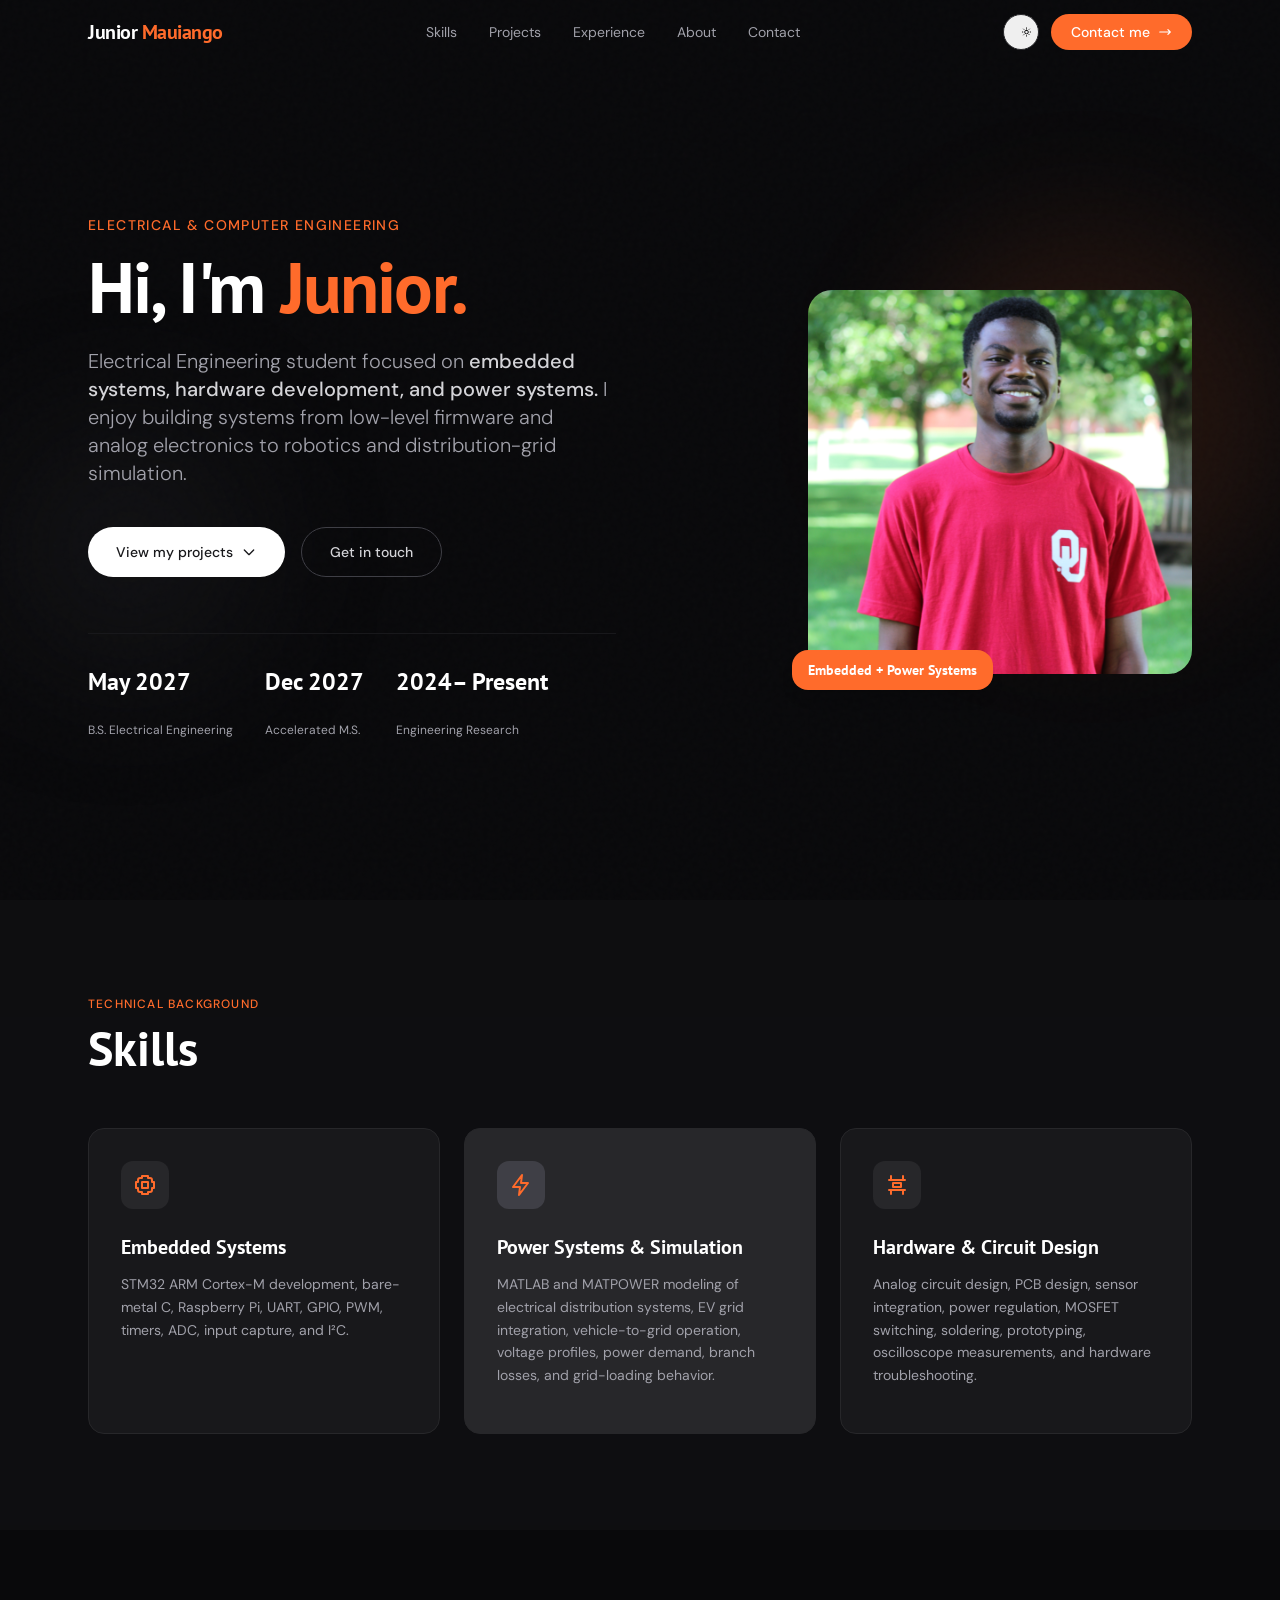
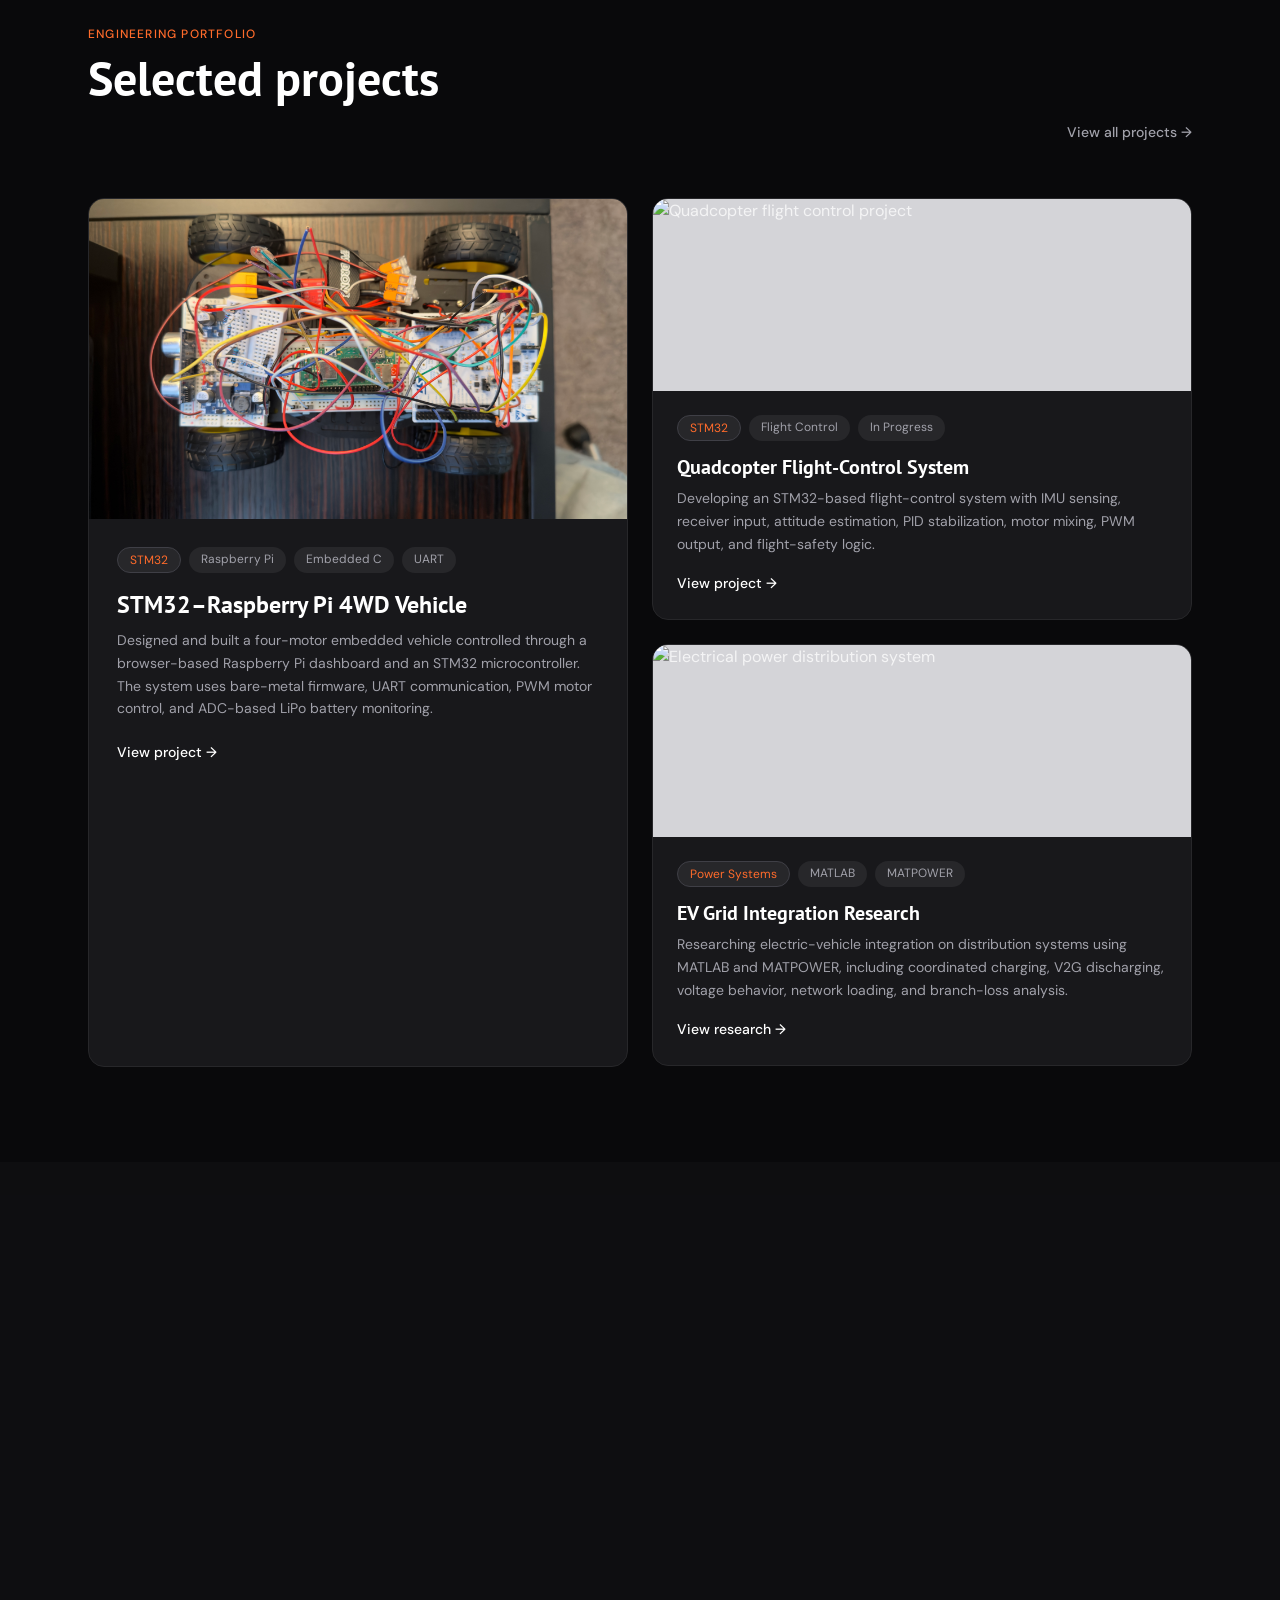
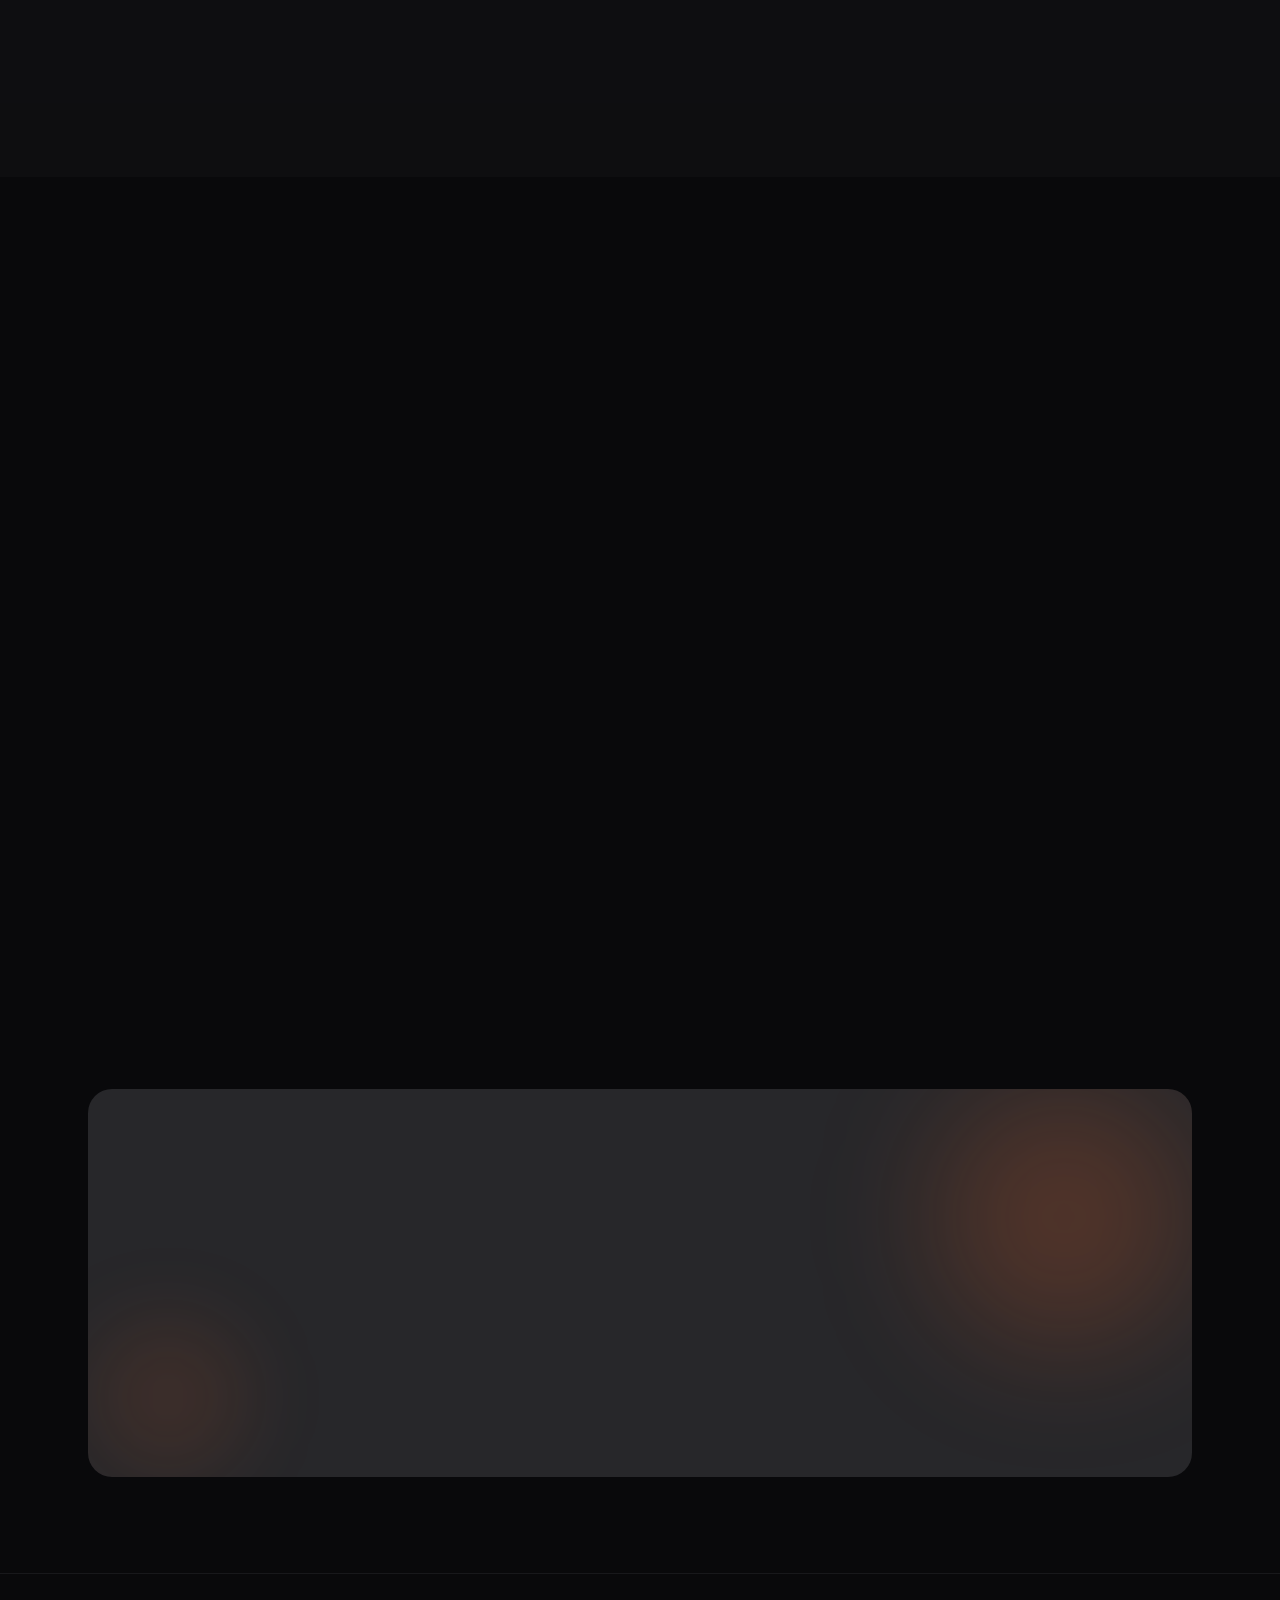
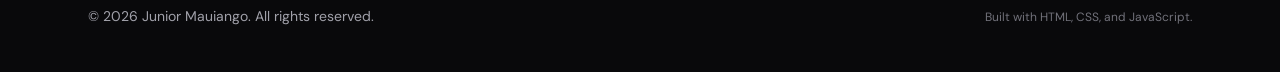
==== commit fcef14ac: "Update index.html" ====
--- a/index.html
+++ b/index.html
@@ -561,7 +561,7 @@
 <p
   class="font-display font-bold text-2xl text-zinc-900 dark:text-white"
 >
-2024–
+2024– Present
 </p>
 
 <p
@@ -1337,9 +1337,7 @@
   class="reveal d2 text-zinc-500 dark:text-zinc-400 leading-relaxed mb-4"
 >
 
-I'm Junior Mauiango, an Electrical Engineering student at the
-University of Oklahoma pursuing an accelerated bachelor's and
-master's path in electrical and computer engineering.
+I'm Junior Mauiango, an Electrical Engineering student at the University of Oklahoma pursuing my B.S. in Electrical Engineering and an accelerated M.S. in Electrical and Computer Engineering.
 
 </p>
 
@@ -1350,7 +1348,7 @@
 
 My interests span embedded systems, analog and digital hardware,
 robotics, and electric-power distribution. I enjoy working across the
-full engineering process — designing circuits, writing low-level
+full engineering process designing circuits, writing low-level
 firmware, integrating sensors and communication interfaces,
 troubleshooting hardware, and using simulation to understand how
 larger electrical systems behave.
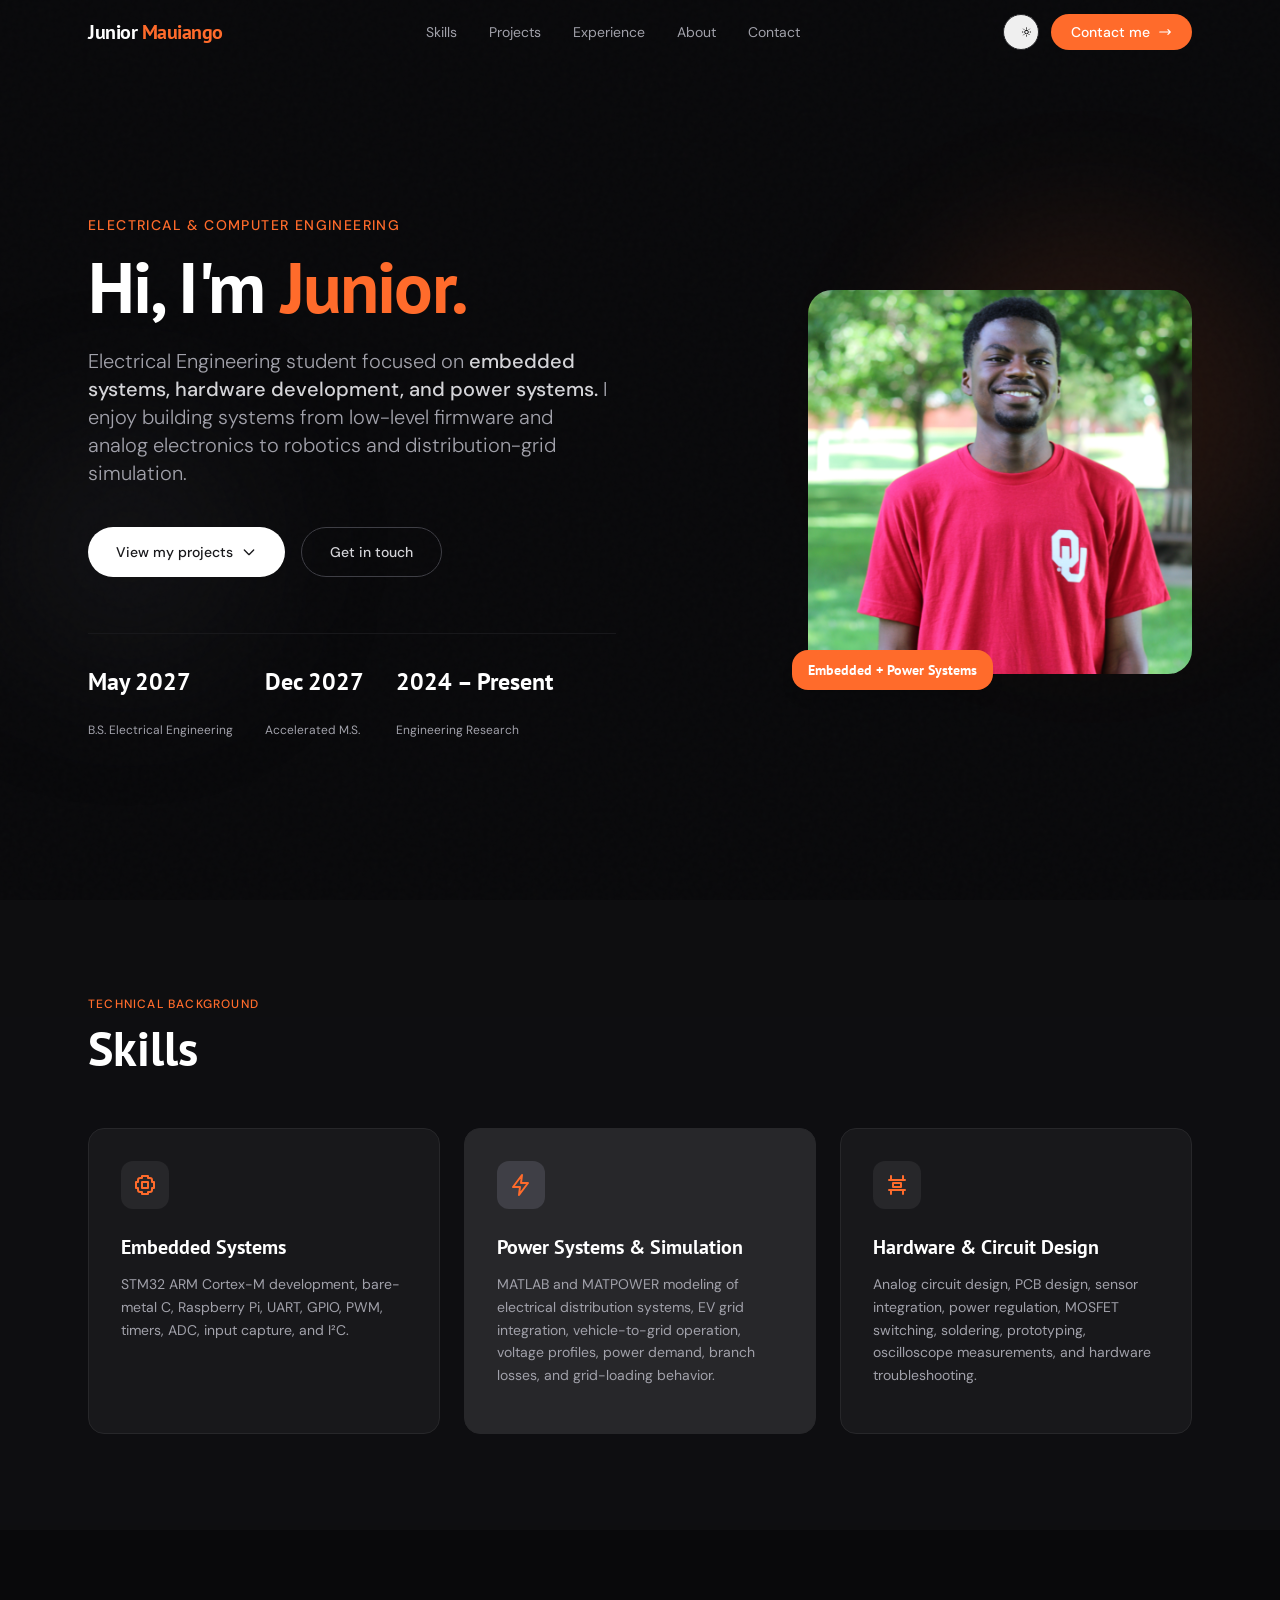
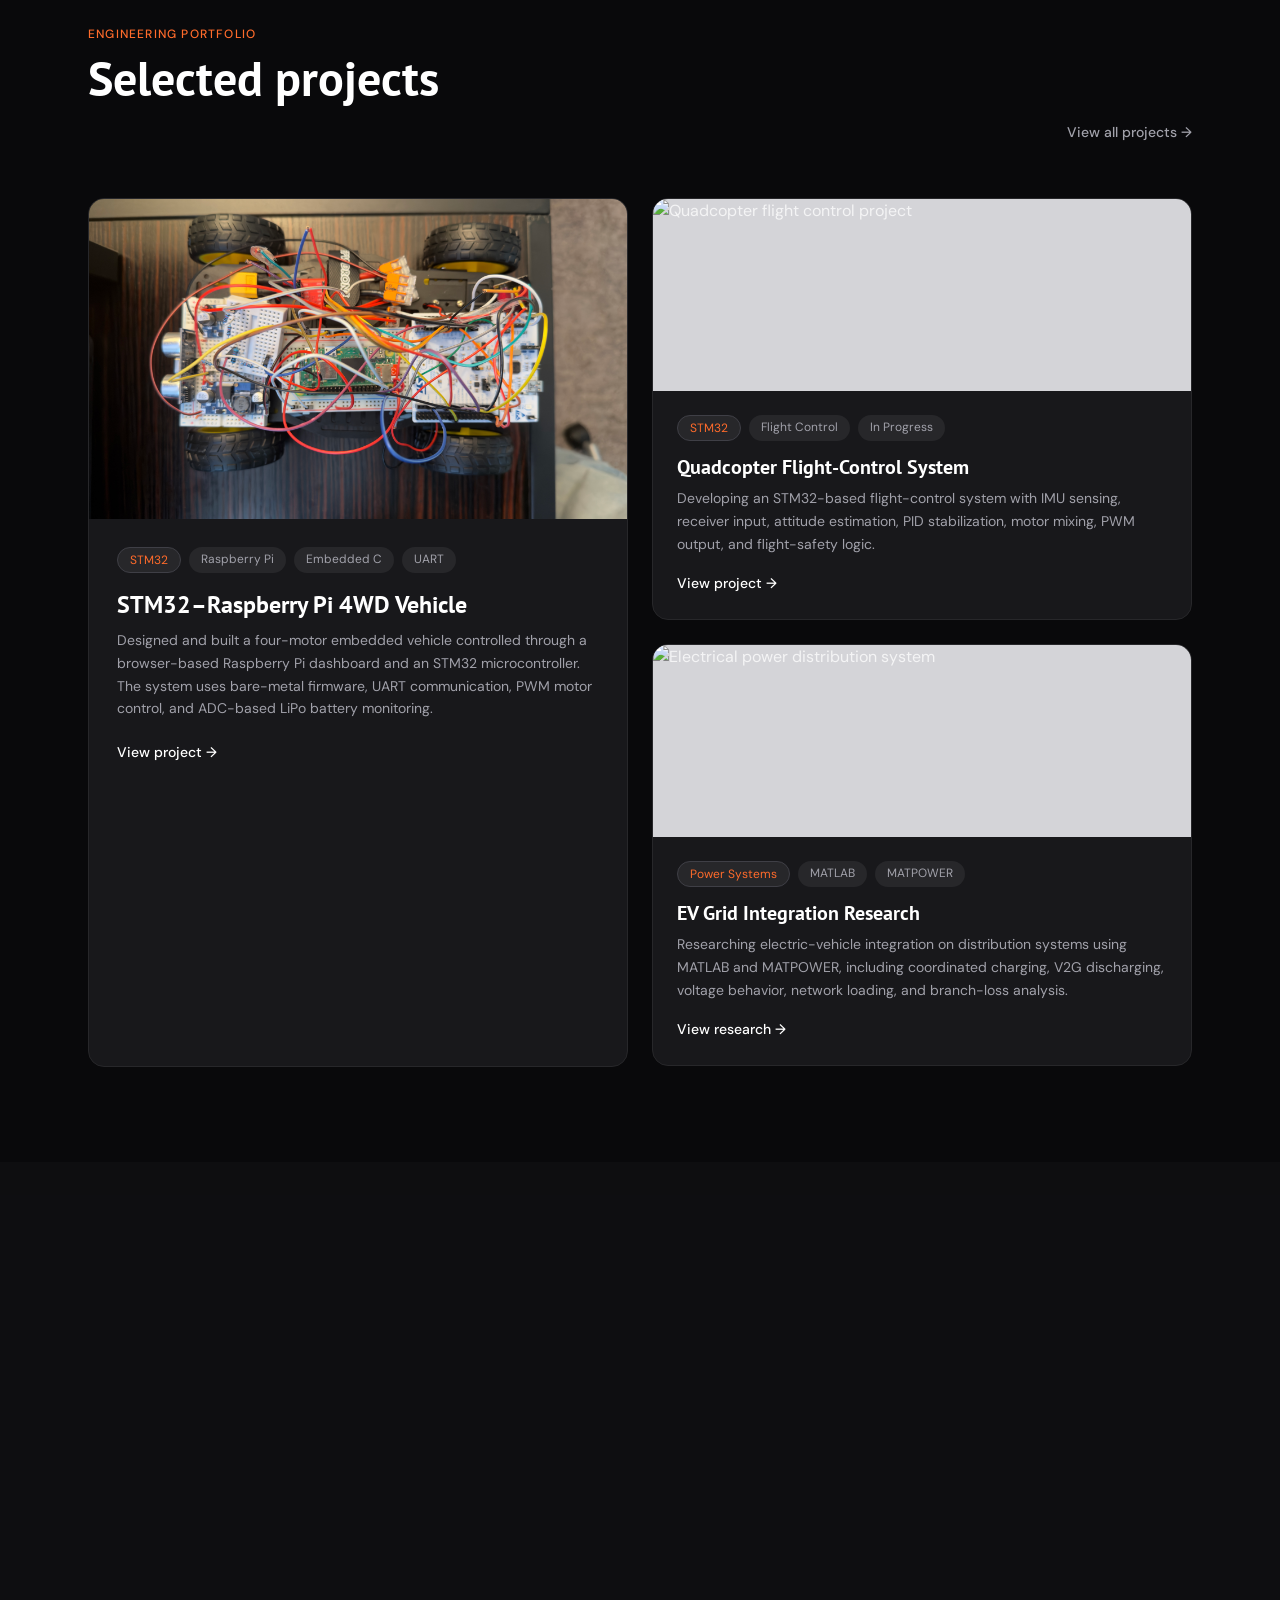
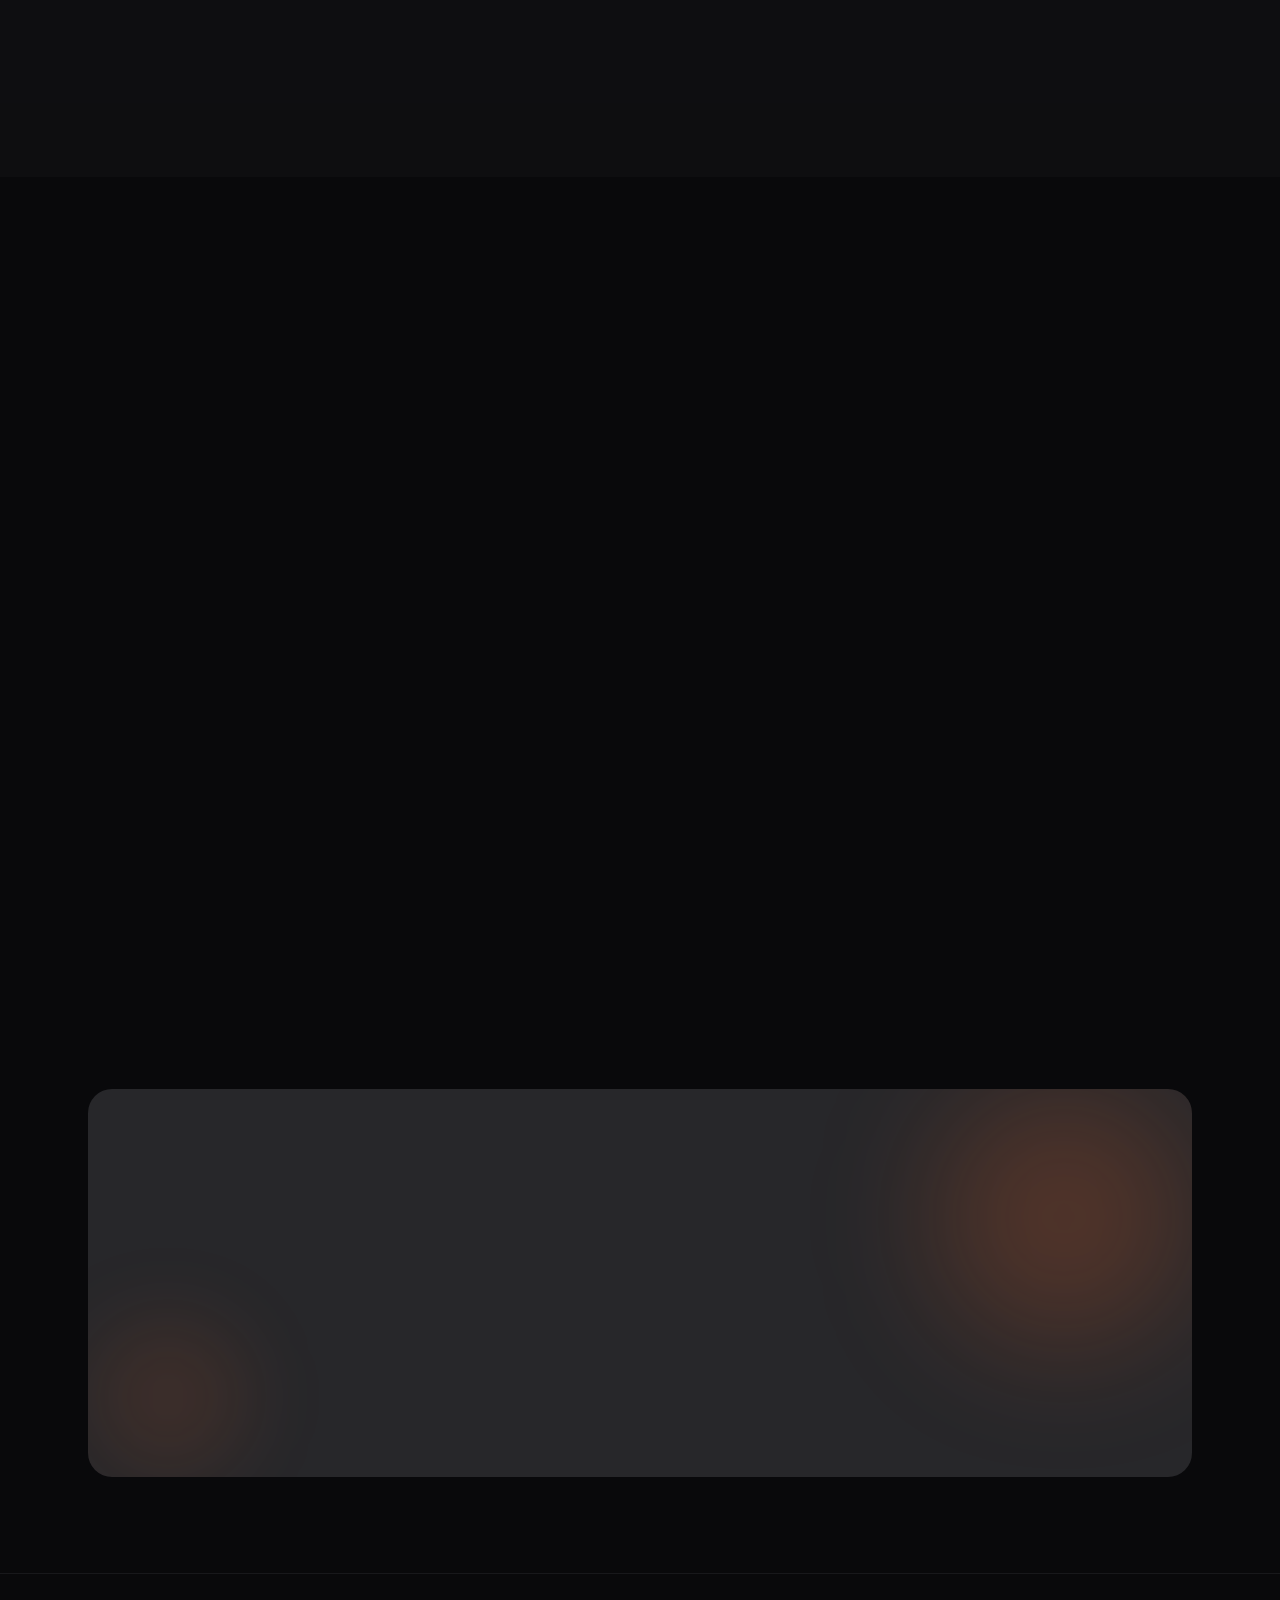
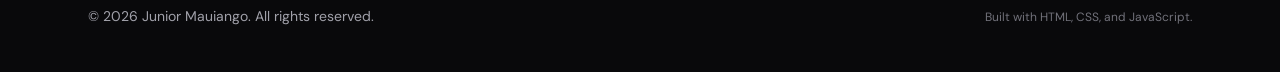
==== commit 7d712724: "Update index.html" ====
--- a/index.html
+++ b/index.html
@@ -561,7 +561,7 @@
 <p
   class="font-display font-bold text-2xl text-zinc-900 dark:text-white"
 >
-2024– Present
+2024 – Present
 </p>
 
 <p
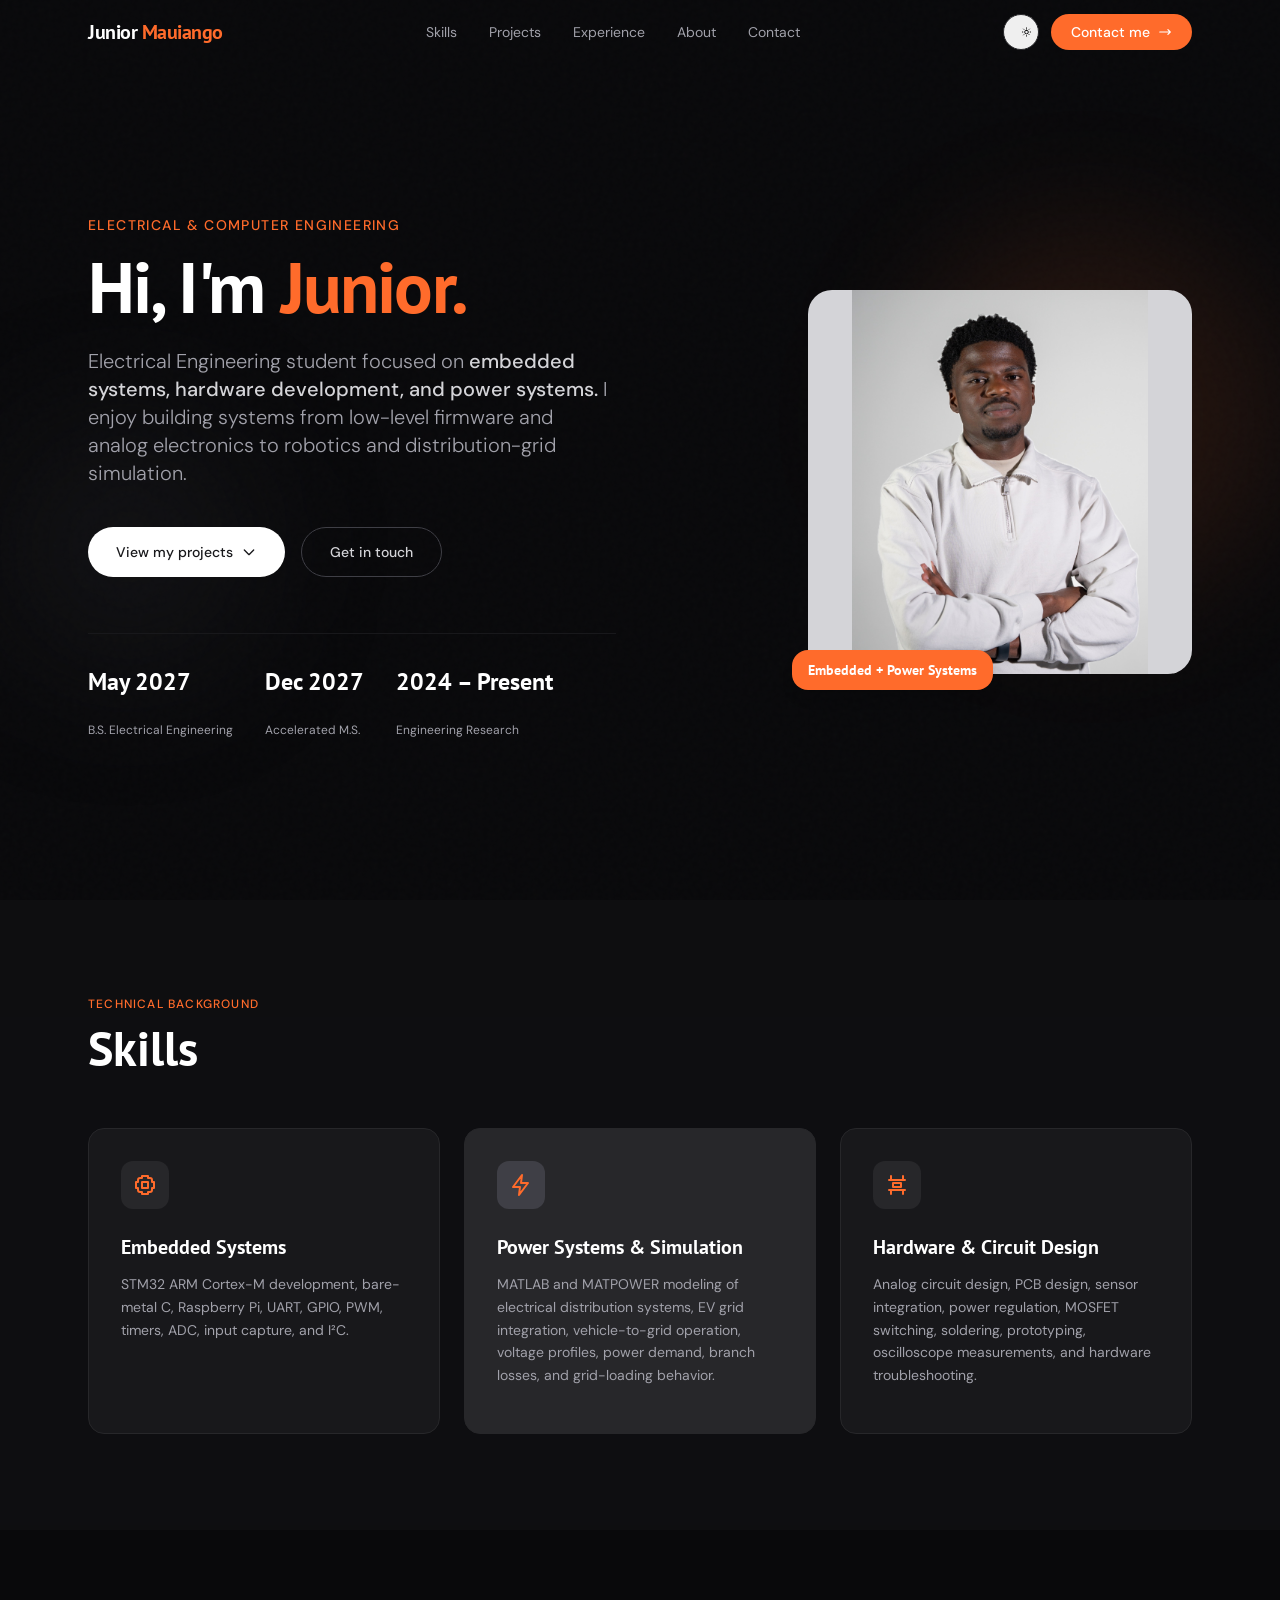
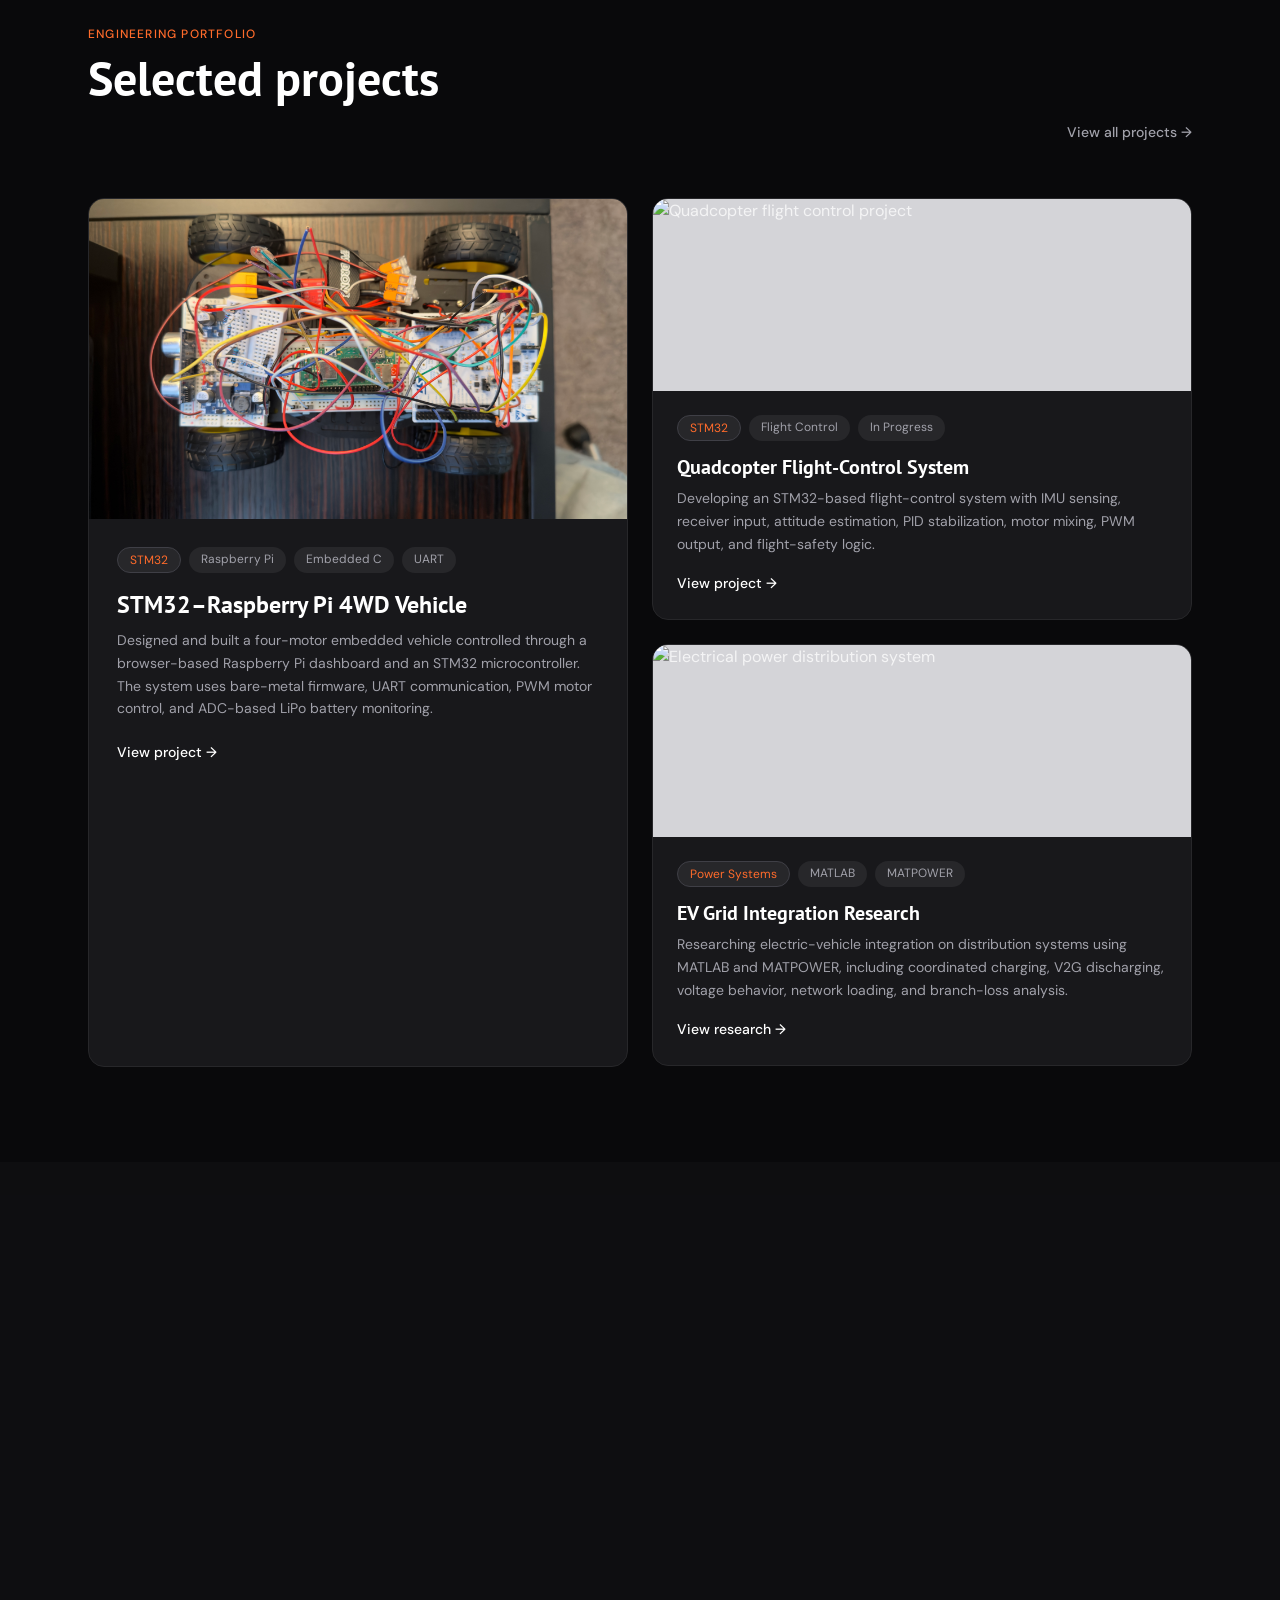
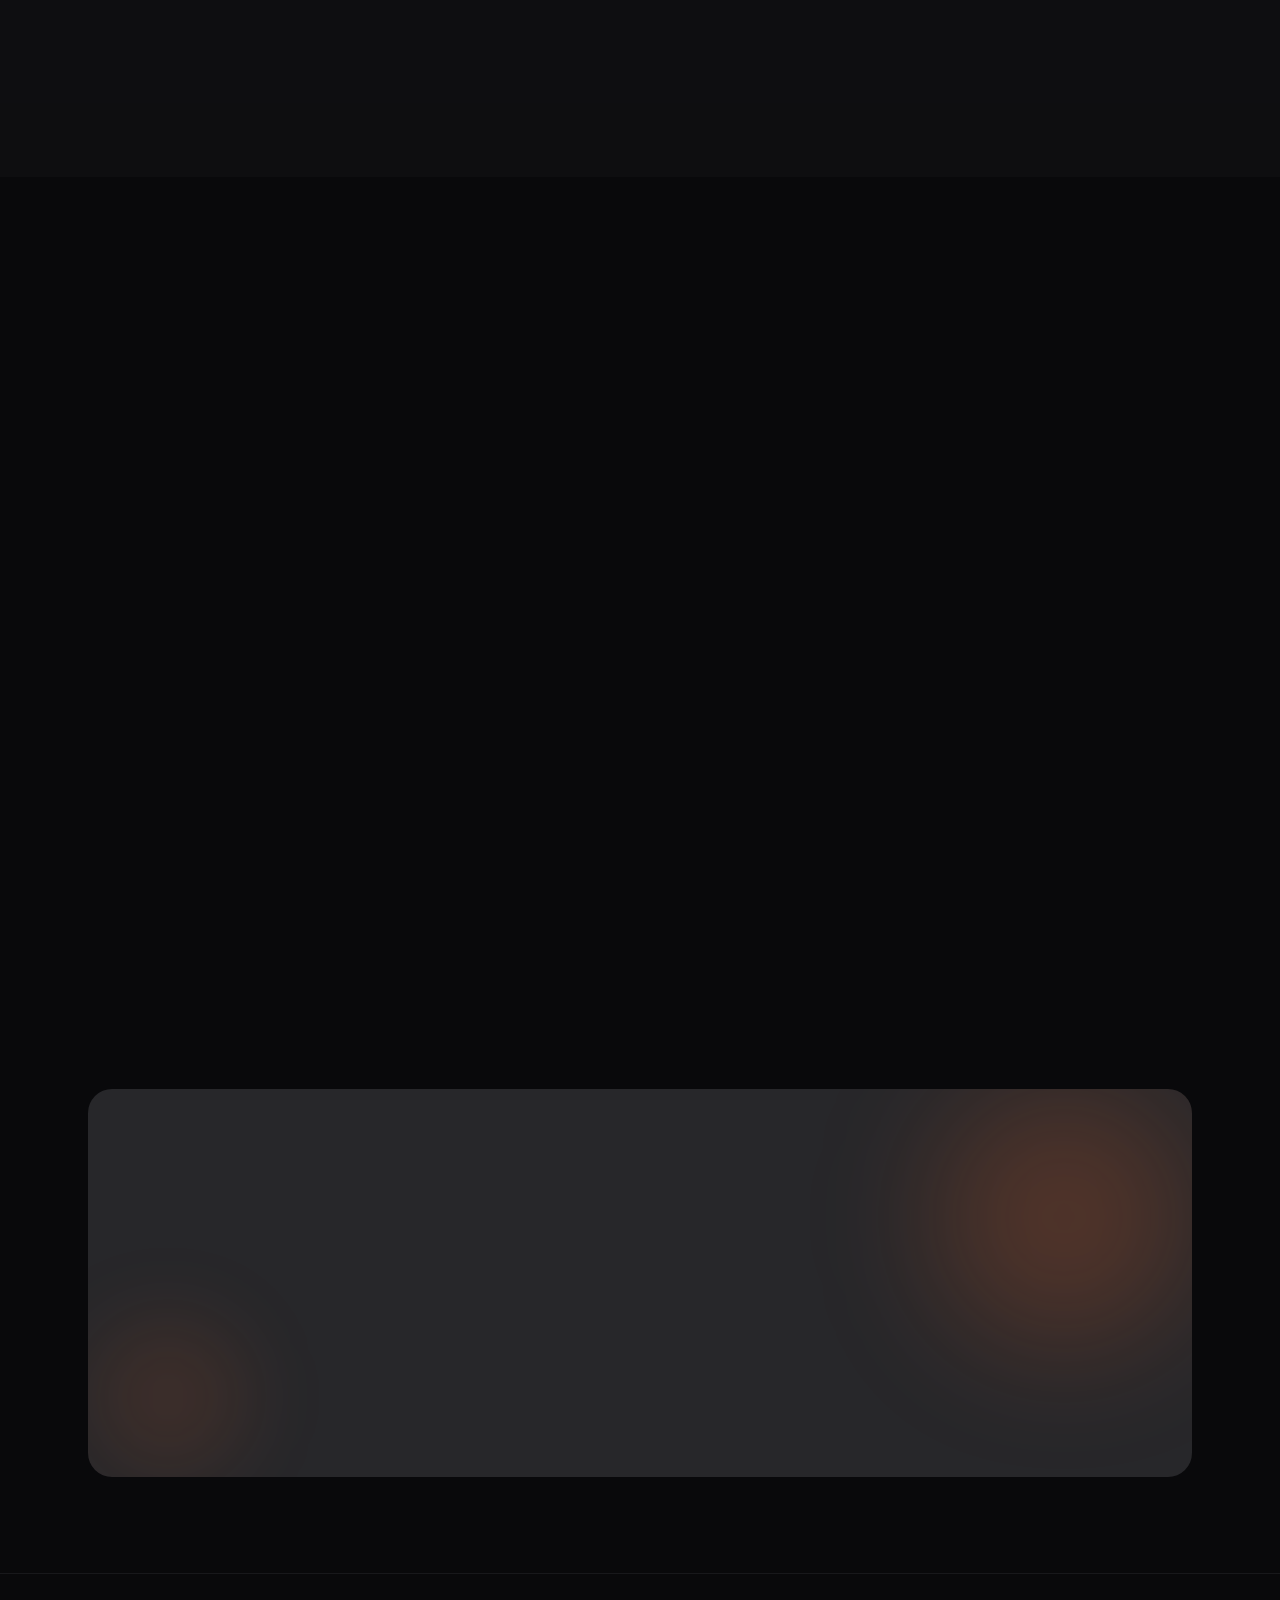
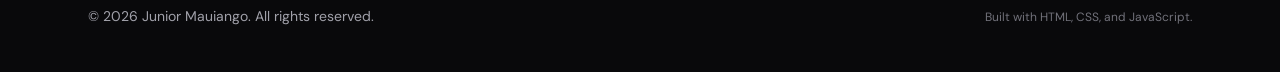
==== commit 0120c086: "Update index.html" ====
--- a/index.html
+++ b/index.html
@@ -591,6 +591,7 @@
 <img
   alt="Junior Mauiango"
   src="profile.jpeg"
+  style="object-fit: contain; object-position: center;"
 />
 
 </div>
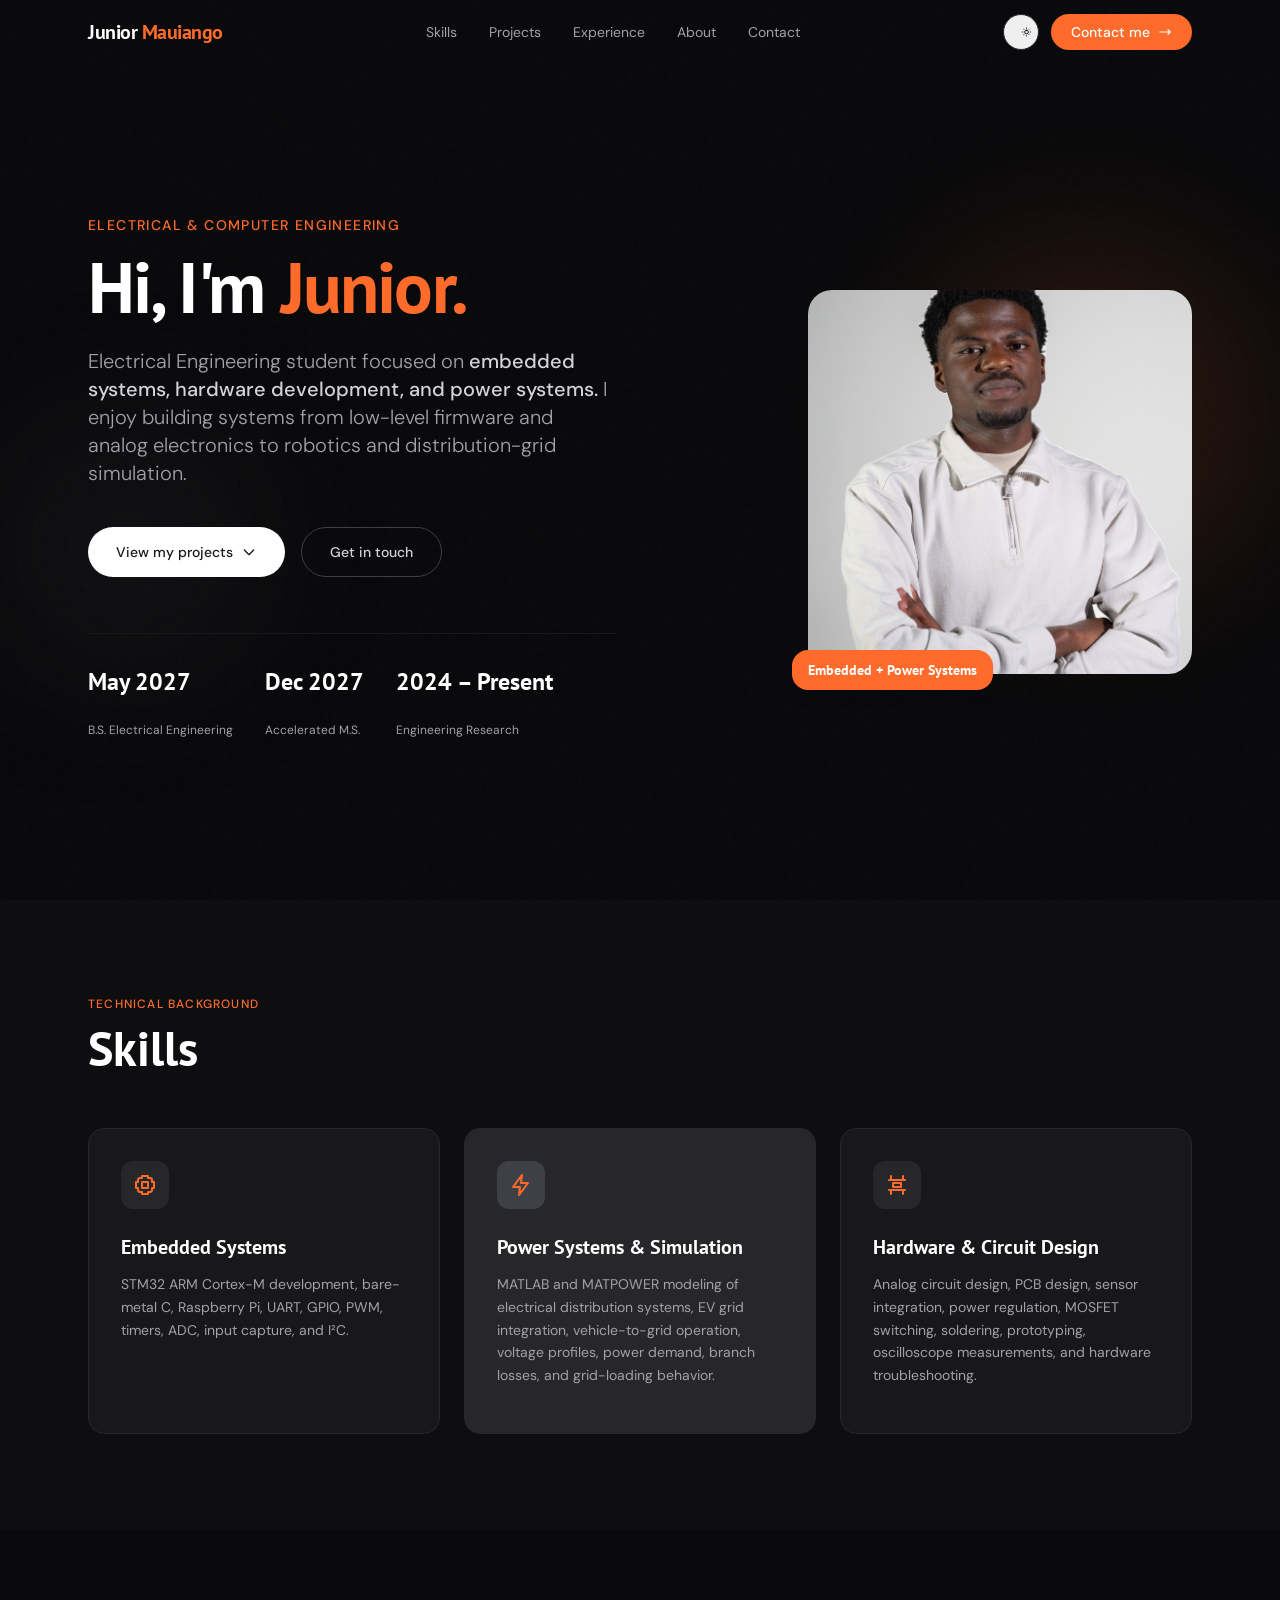
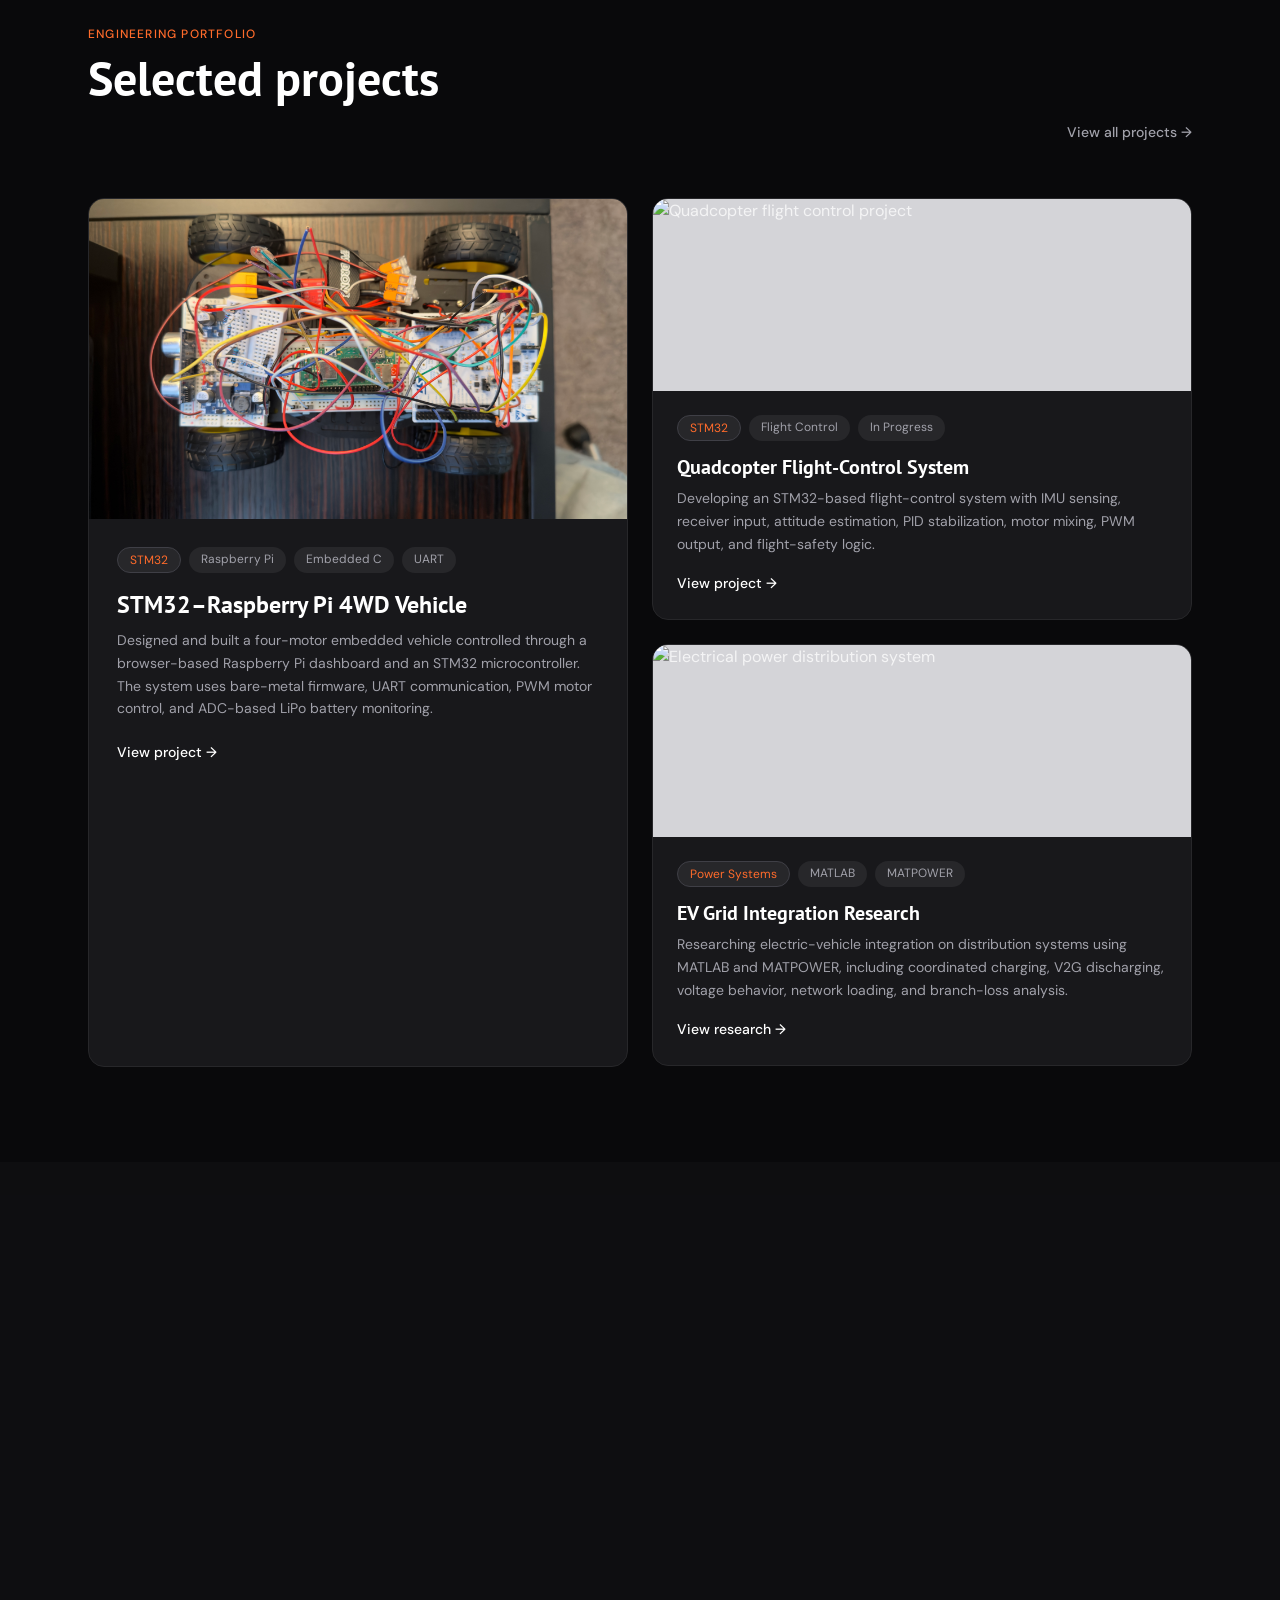
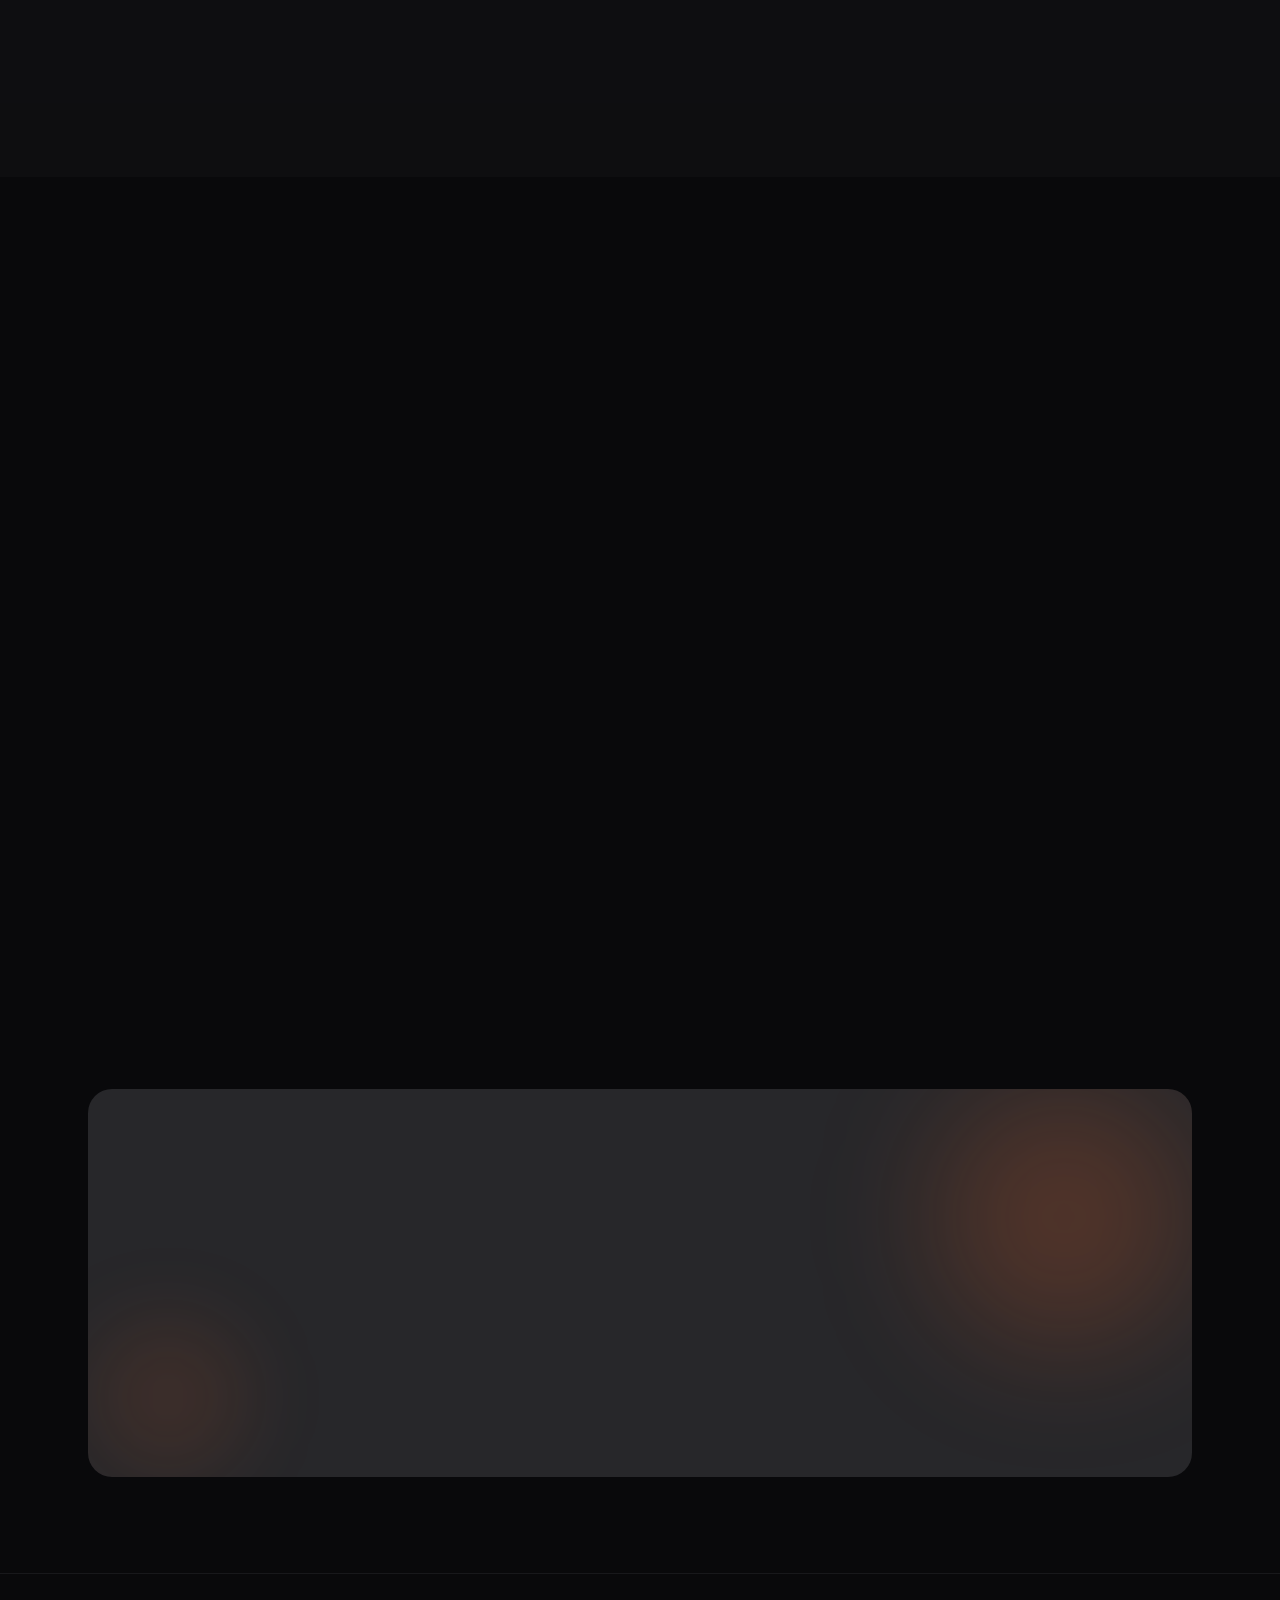
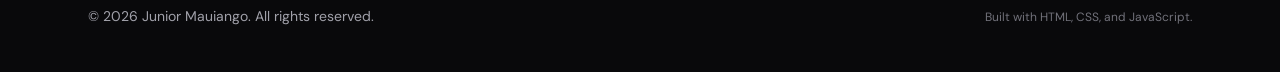
==== commit a0d6e42b: "." ====
--- a/index.html
+++ b/index.html
@@ -590,8 +590,7 @@
 
 <img
   alt="Junior Mauiango"
-  src="profile.jpeg"
-  style="object-fit: contain; object-position: center;"
+  src="profile.jpg"
 />
 
 </div>
@@ -1299,7 +1298,7 @@
 
 <img
   alt="Junior Mauiango"
-  src="profile.jpeg"
+  src="profile.jpg"
 />
 
 
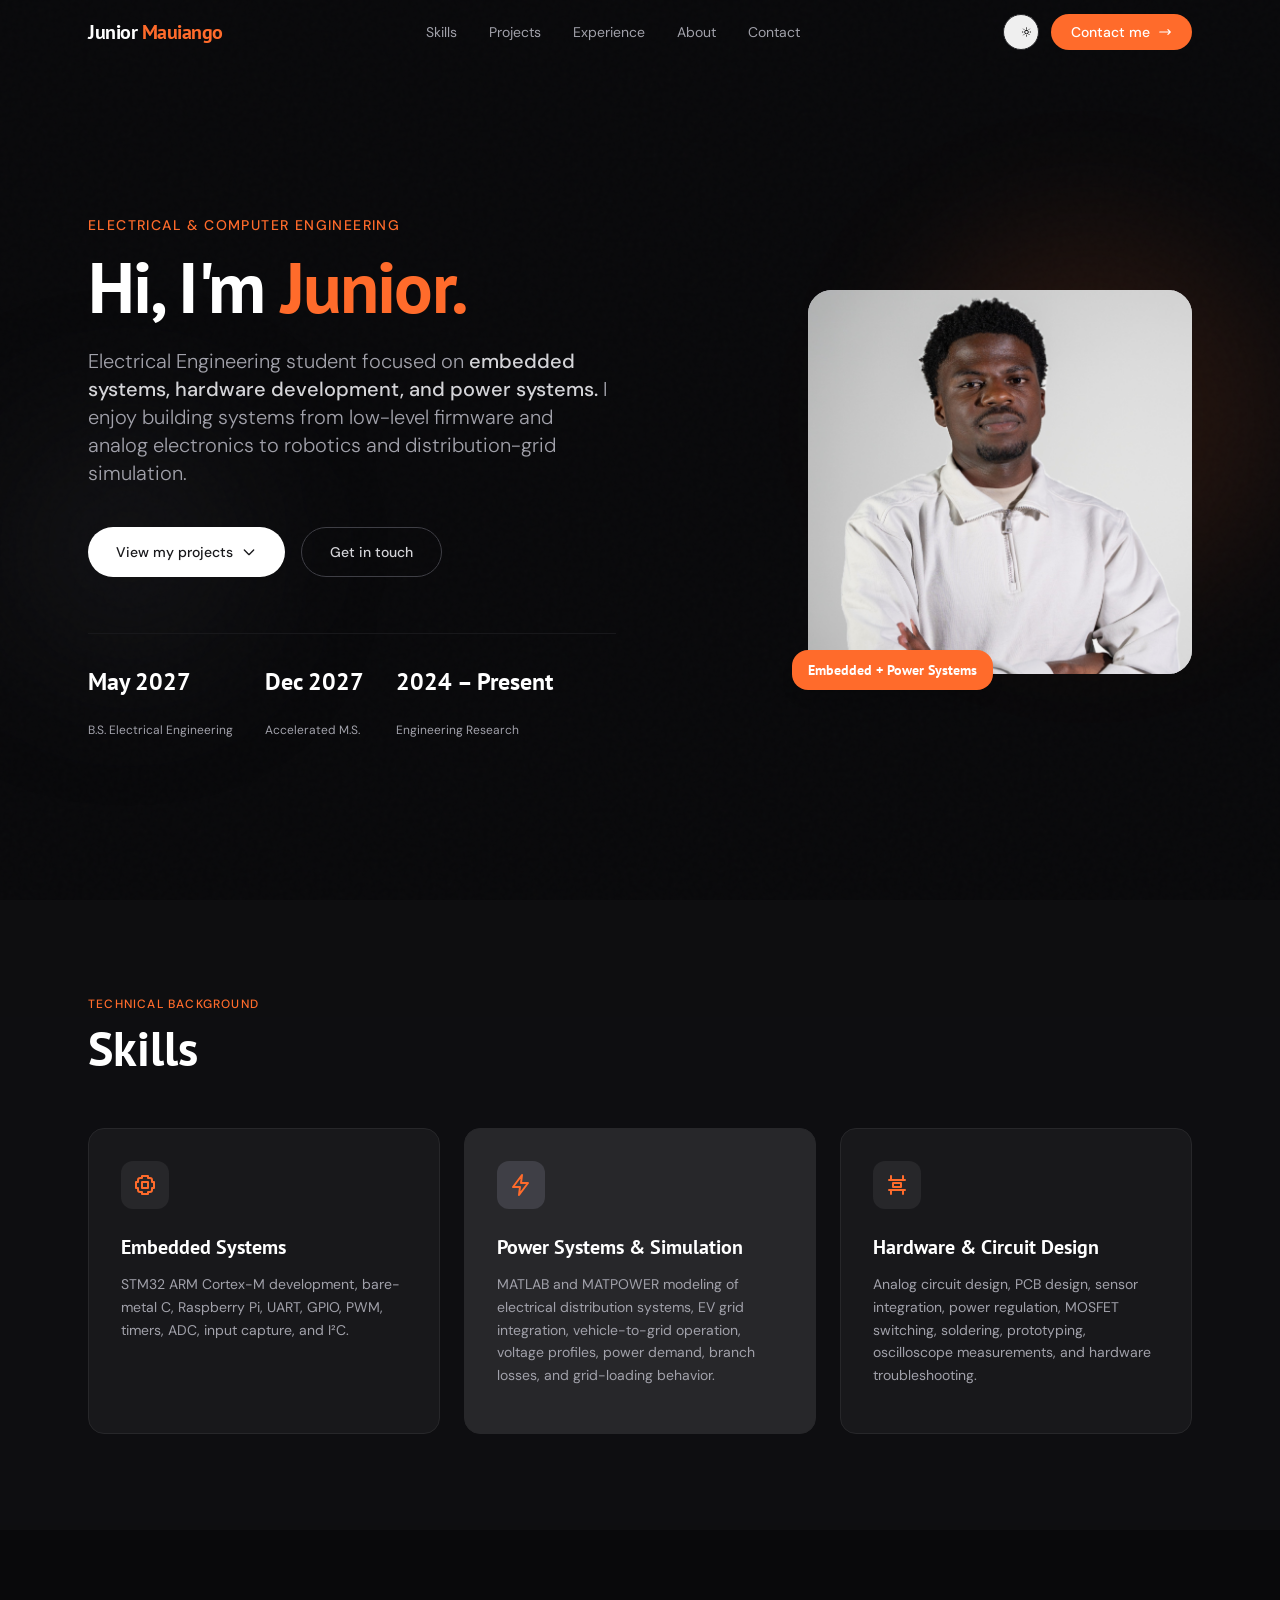
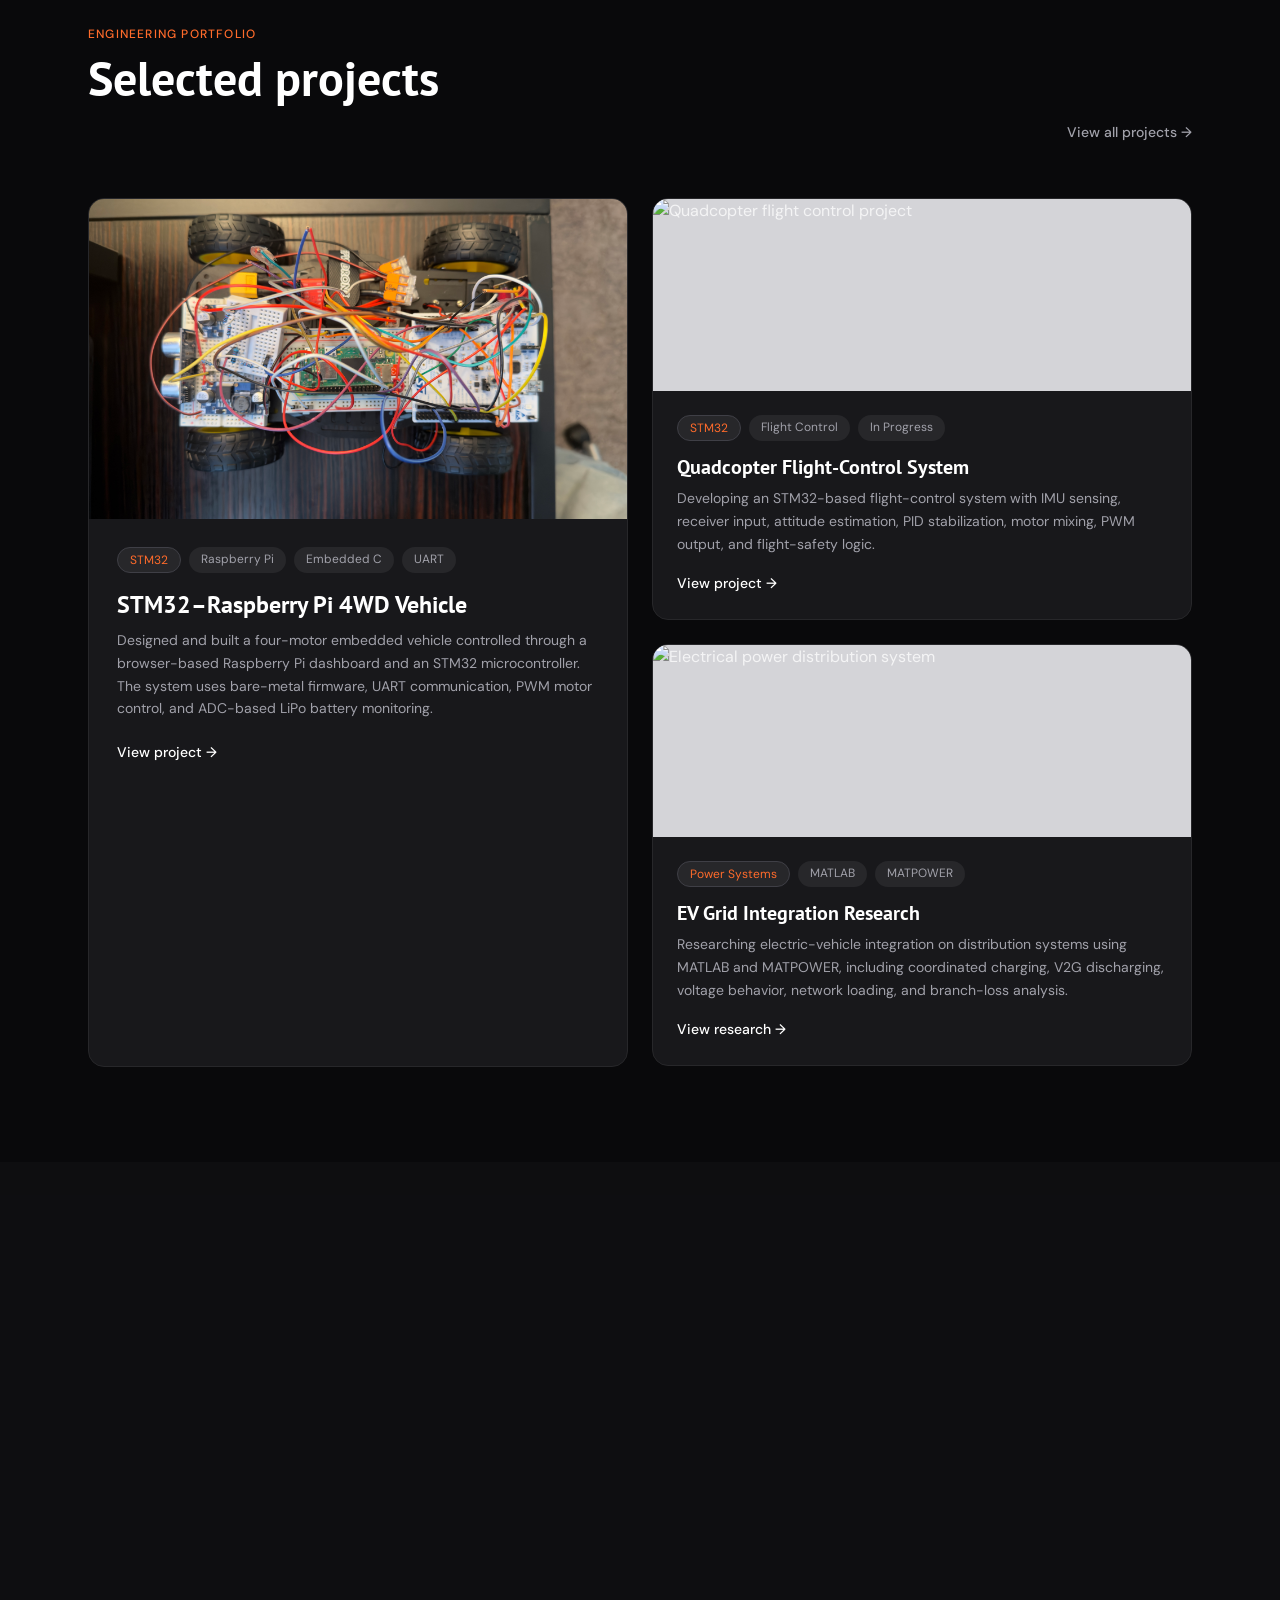
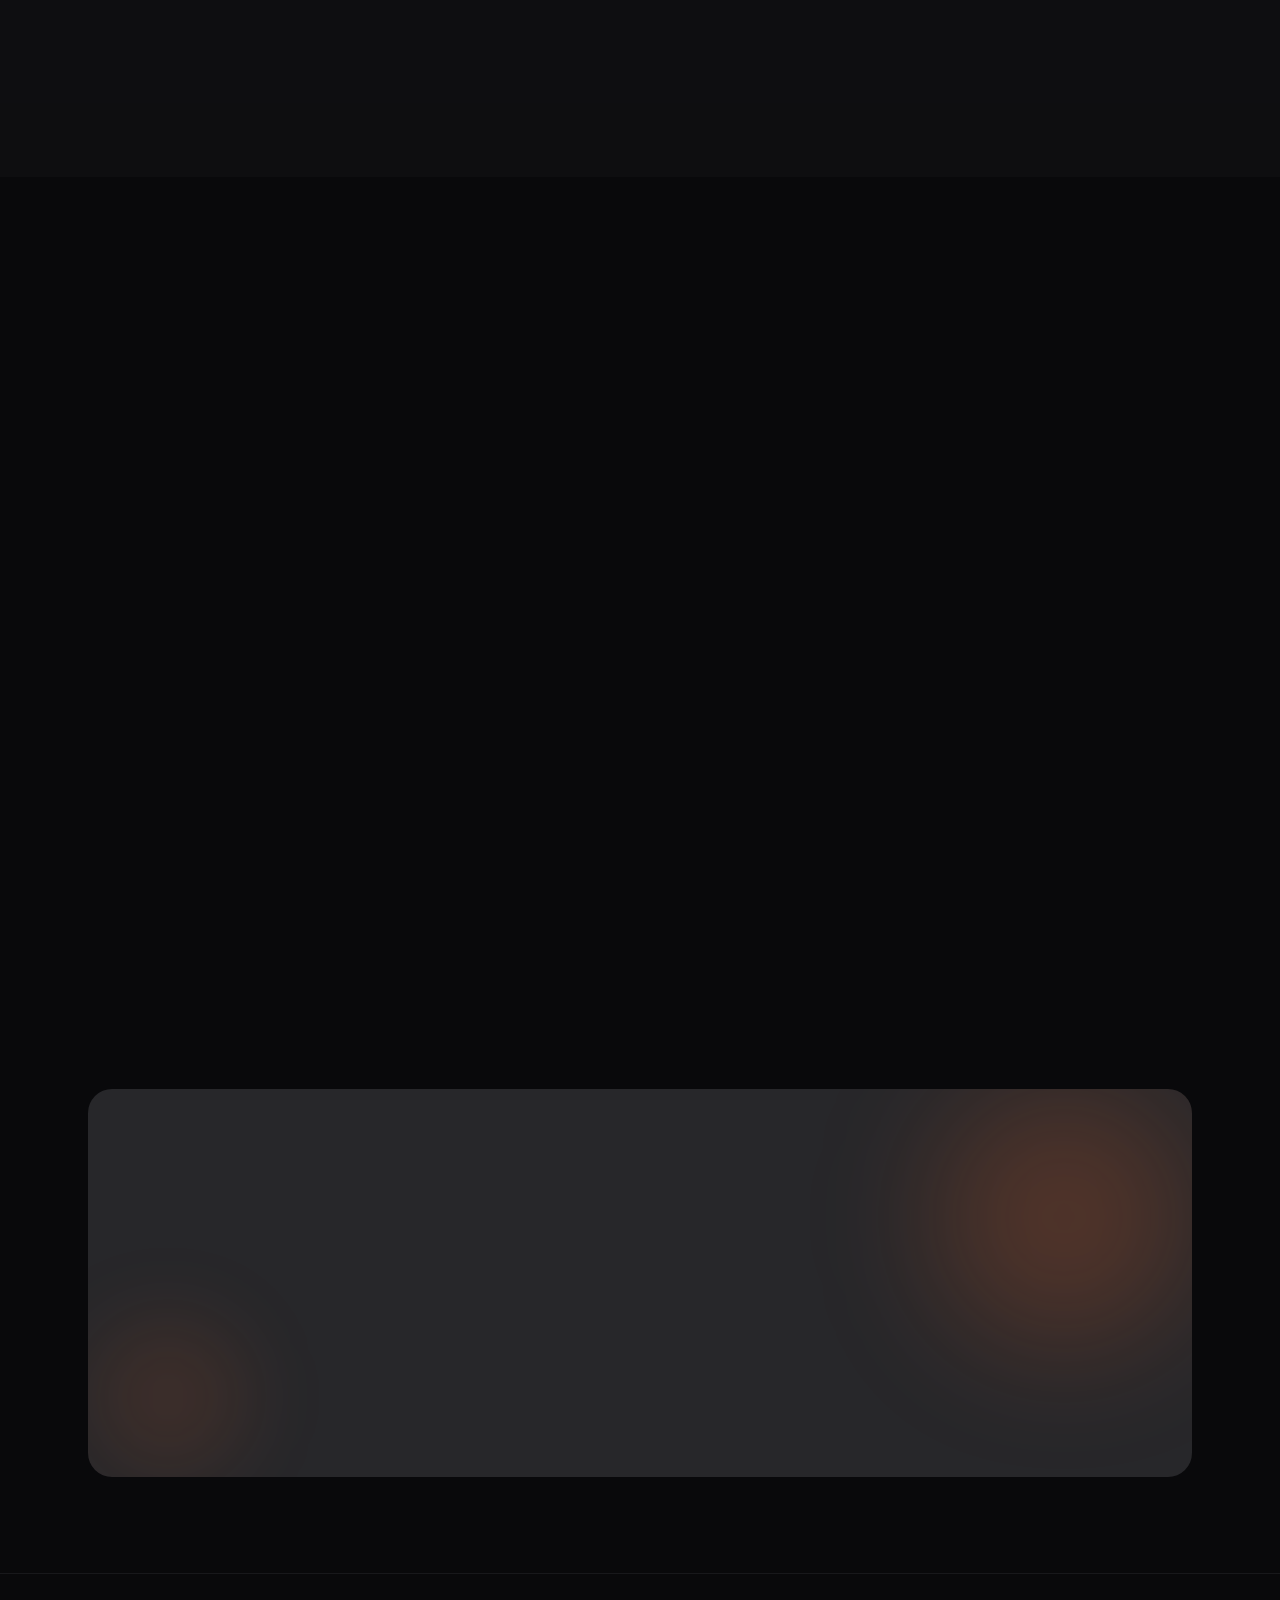
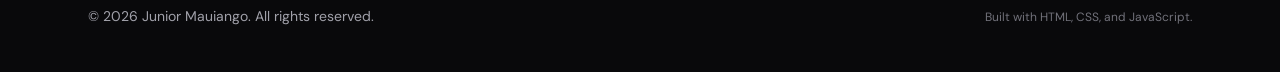
==== commit 223d52c5: "Update index.html" ====
--- a/index.html
+++ b/index.html
@@ -591,6 +591,7 @@
 <img
   alt="Junior Mauiango"
   src="profile.jpg"
+  style="object-fit: cover; object-position: center 20%;"
 />
 
 </div>
@@ -1299,6 +1300,7 @@
 <img
   alt="Junior Mauiango"
   src="profile.jpg"
+  style="object-fit: cover; object-position: center 20%;"
 />
 
 
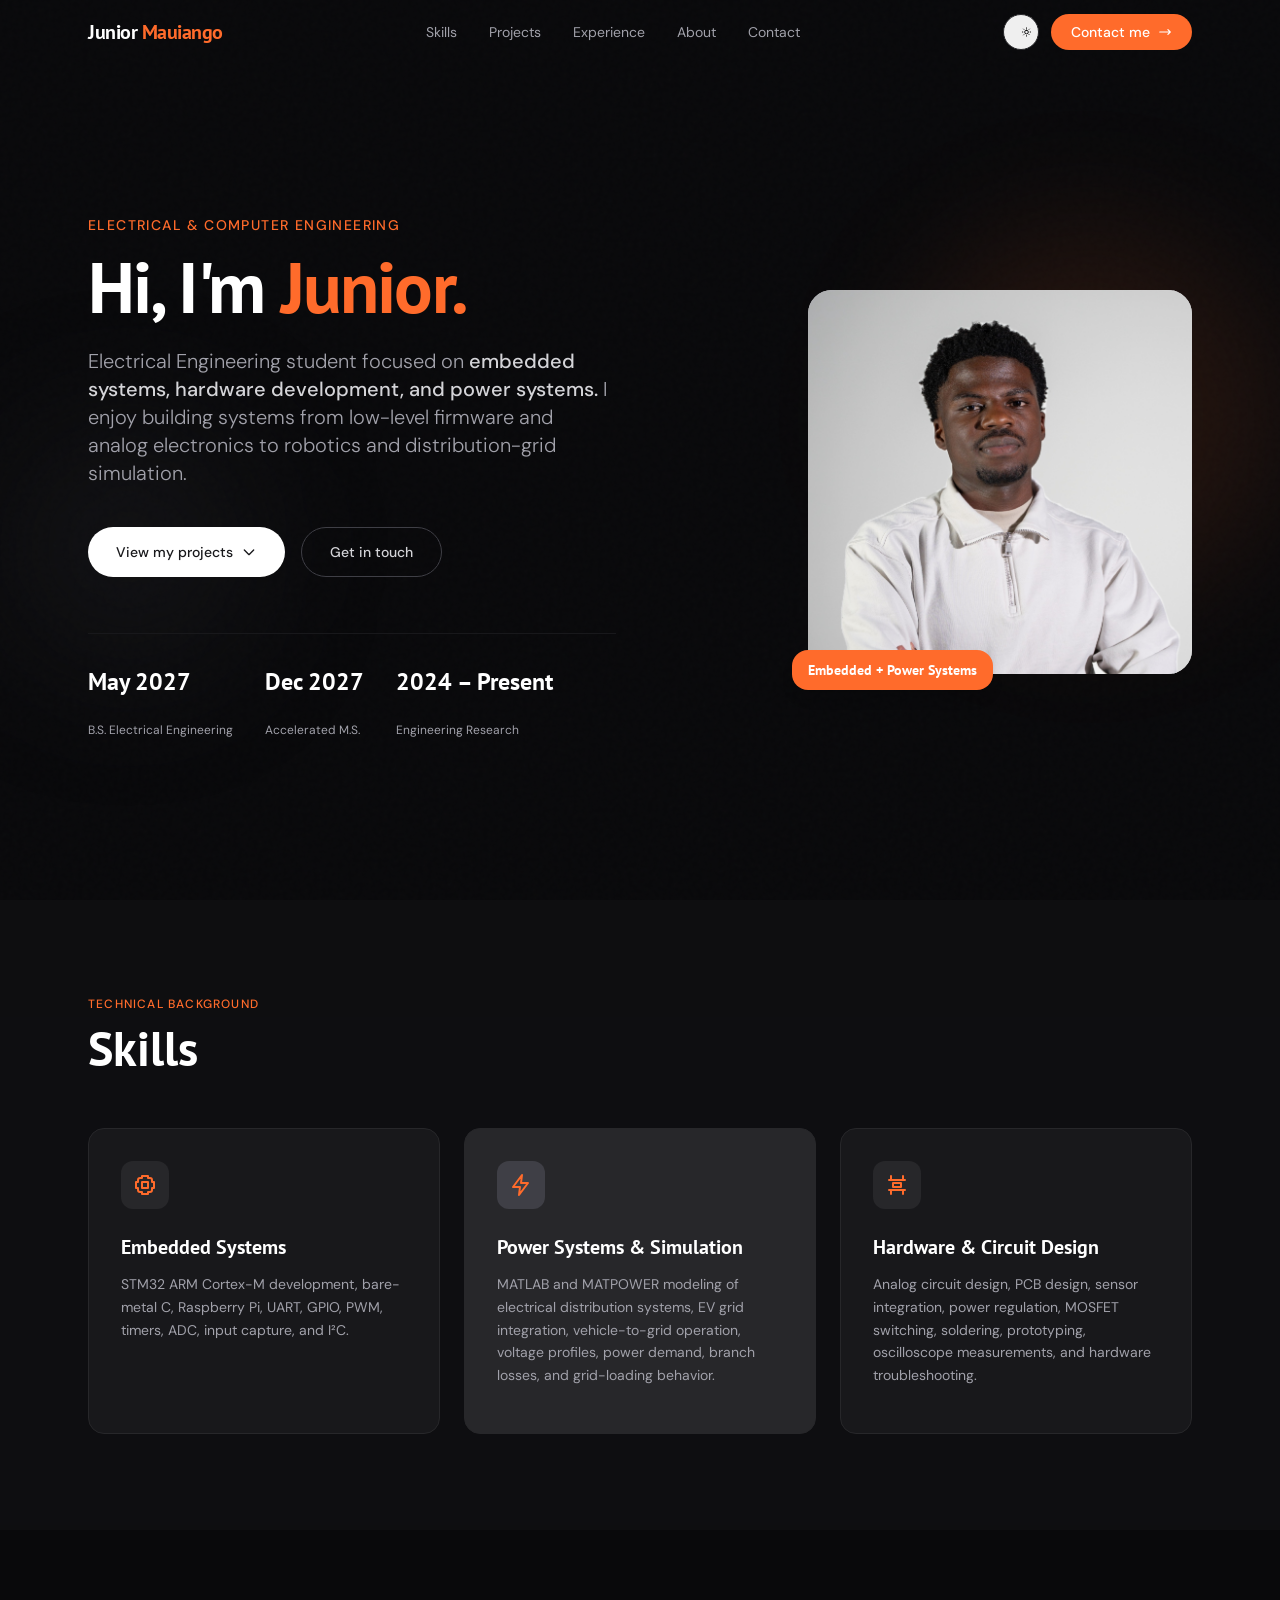
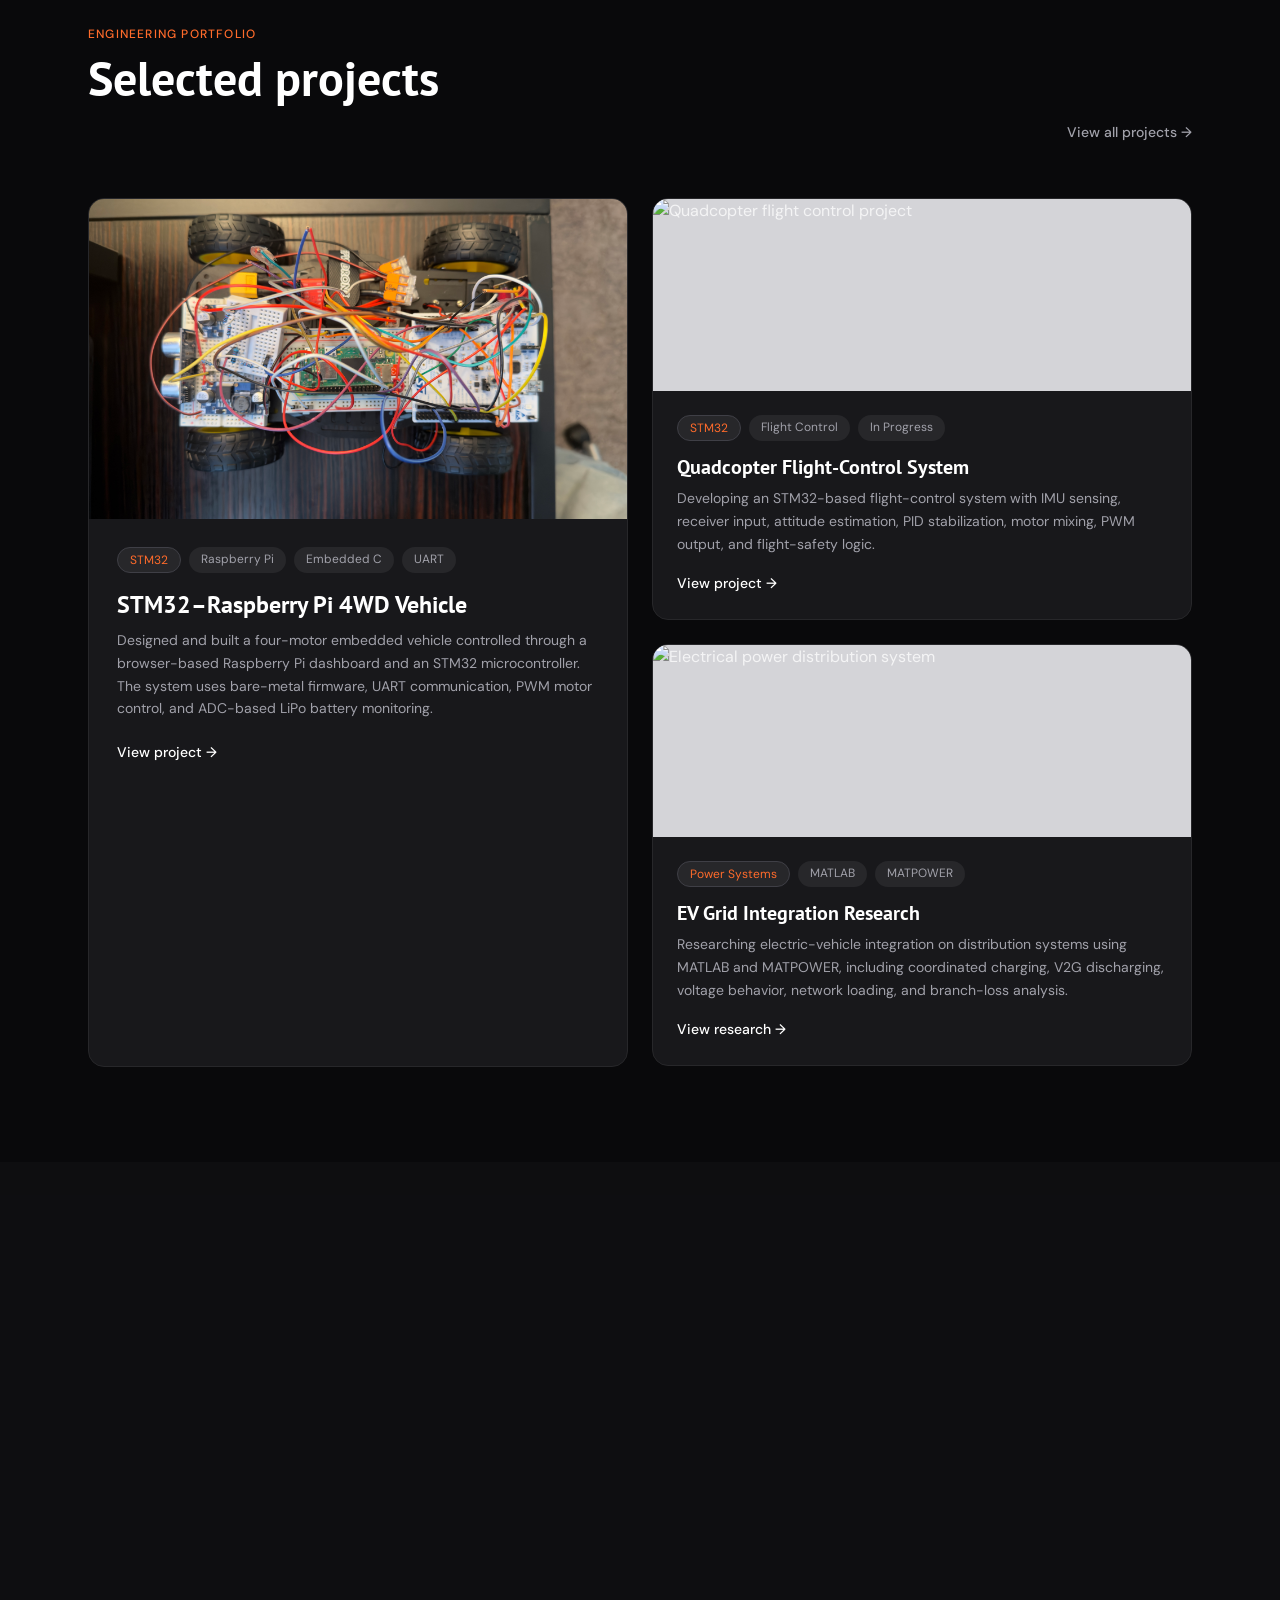
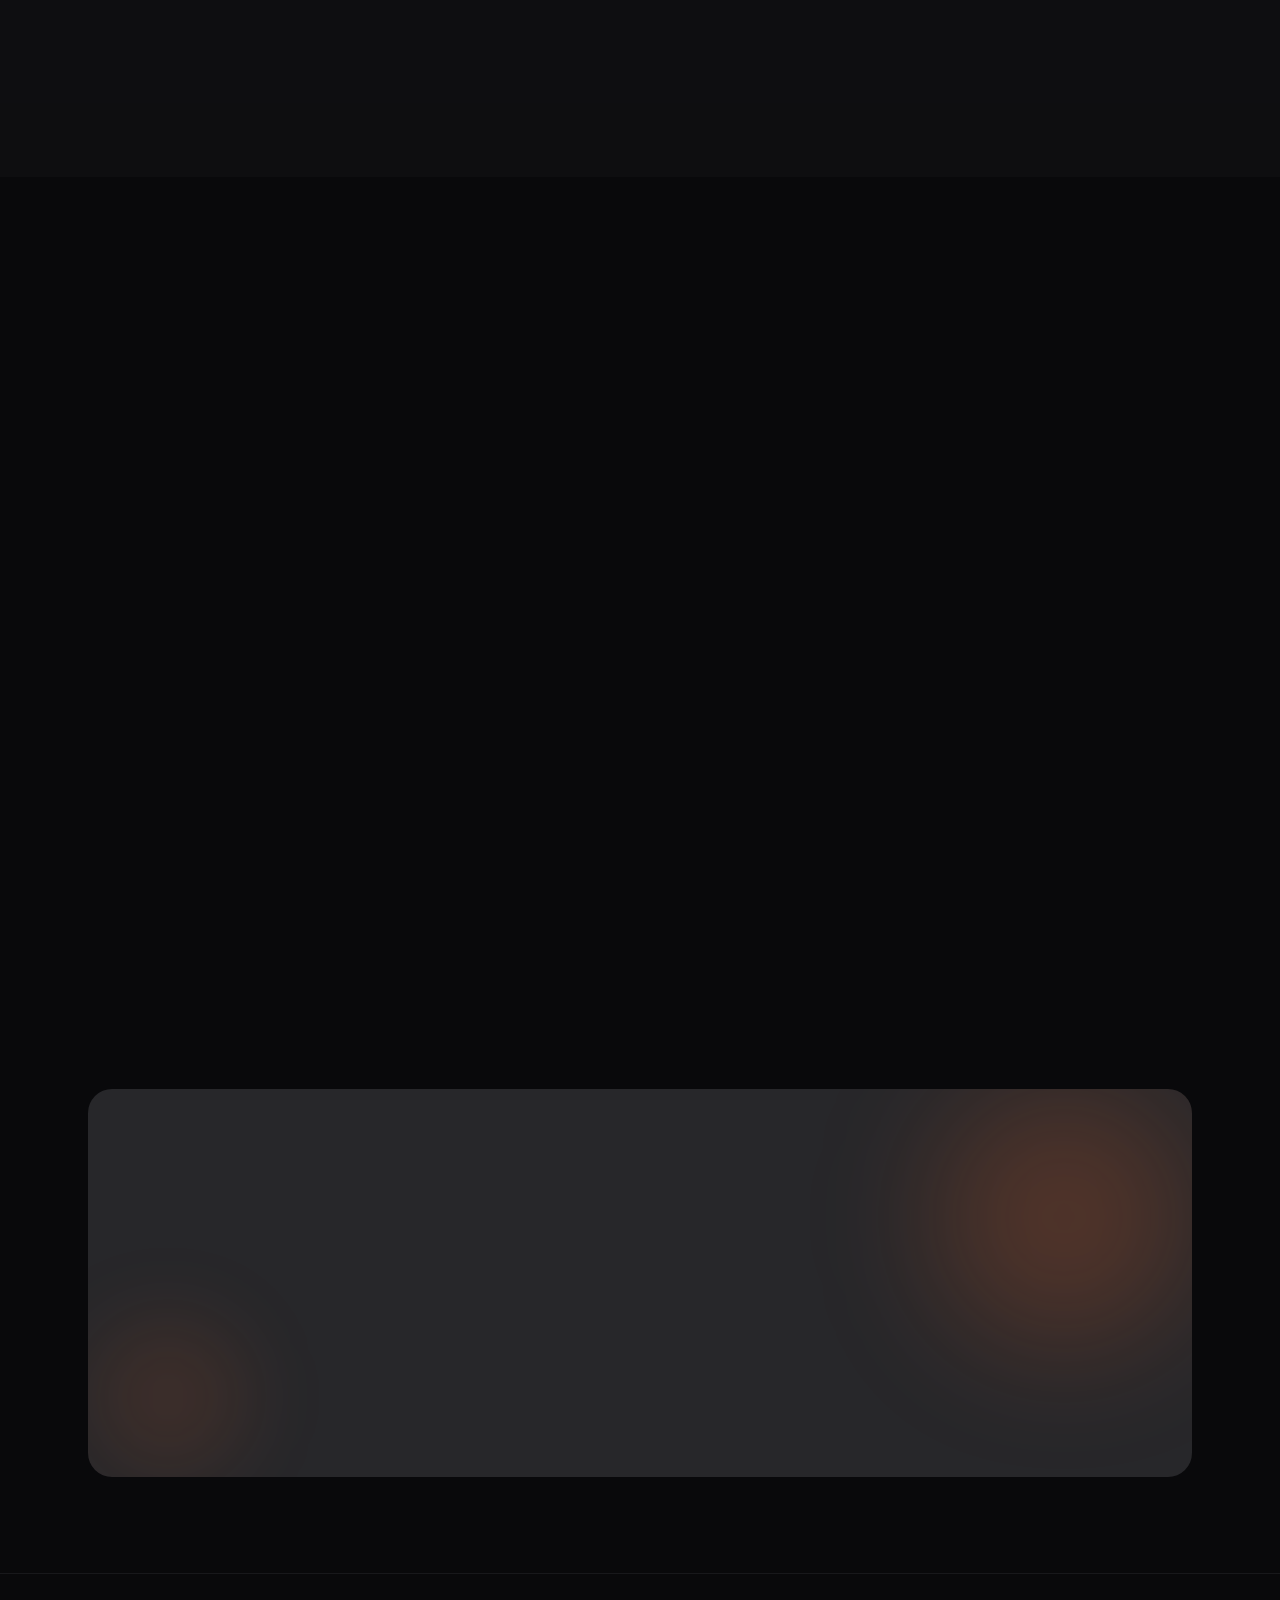
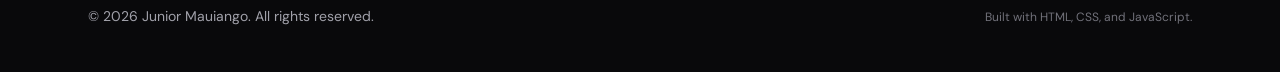
==== commit 3e2b26fa: "Update index.html" ====
--- a/index.html
+++ b/index.html
@@ -591,7 +591,7 @@
 <img
   alt="Junior Mauiango"
   src="profile.jpg"
-  style="object-fit: cover; object-position: center 20%;"
+  style="object-fit: cover; object-position: center 0%;"
 />
 
 </div>
